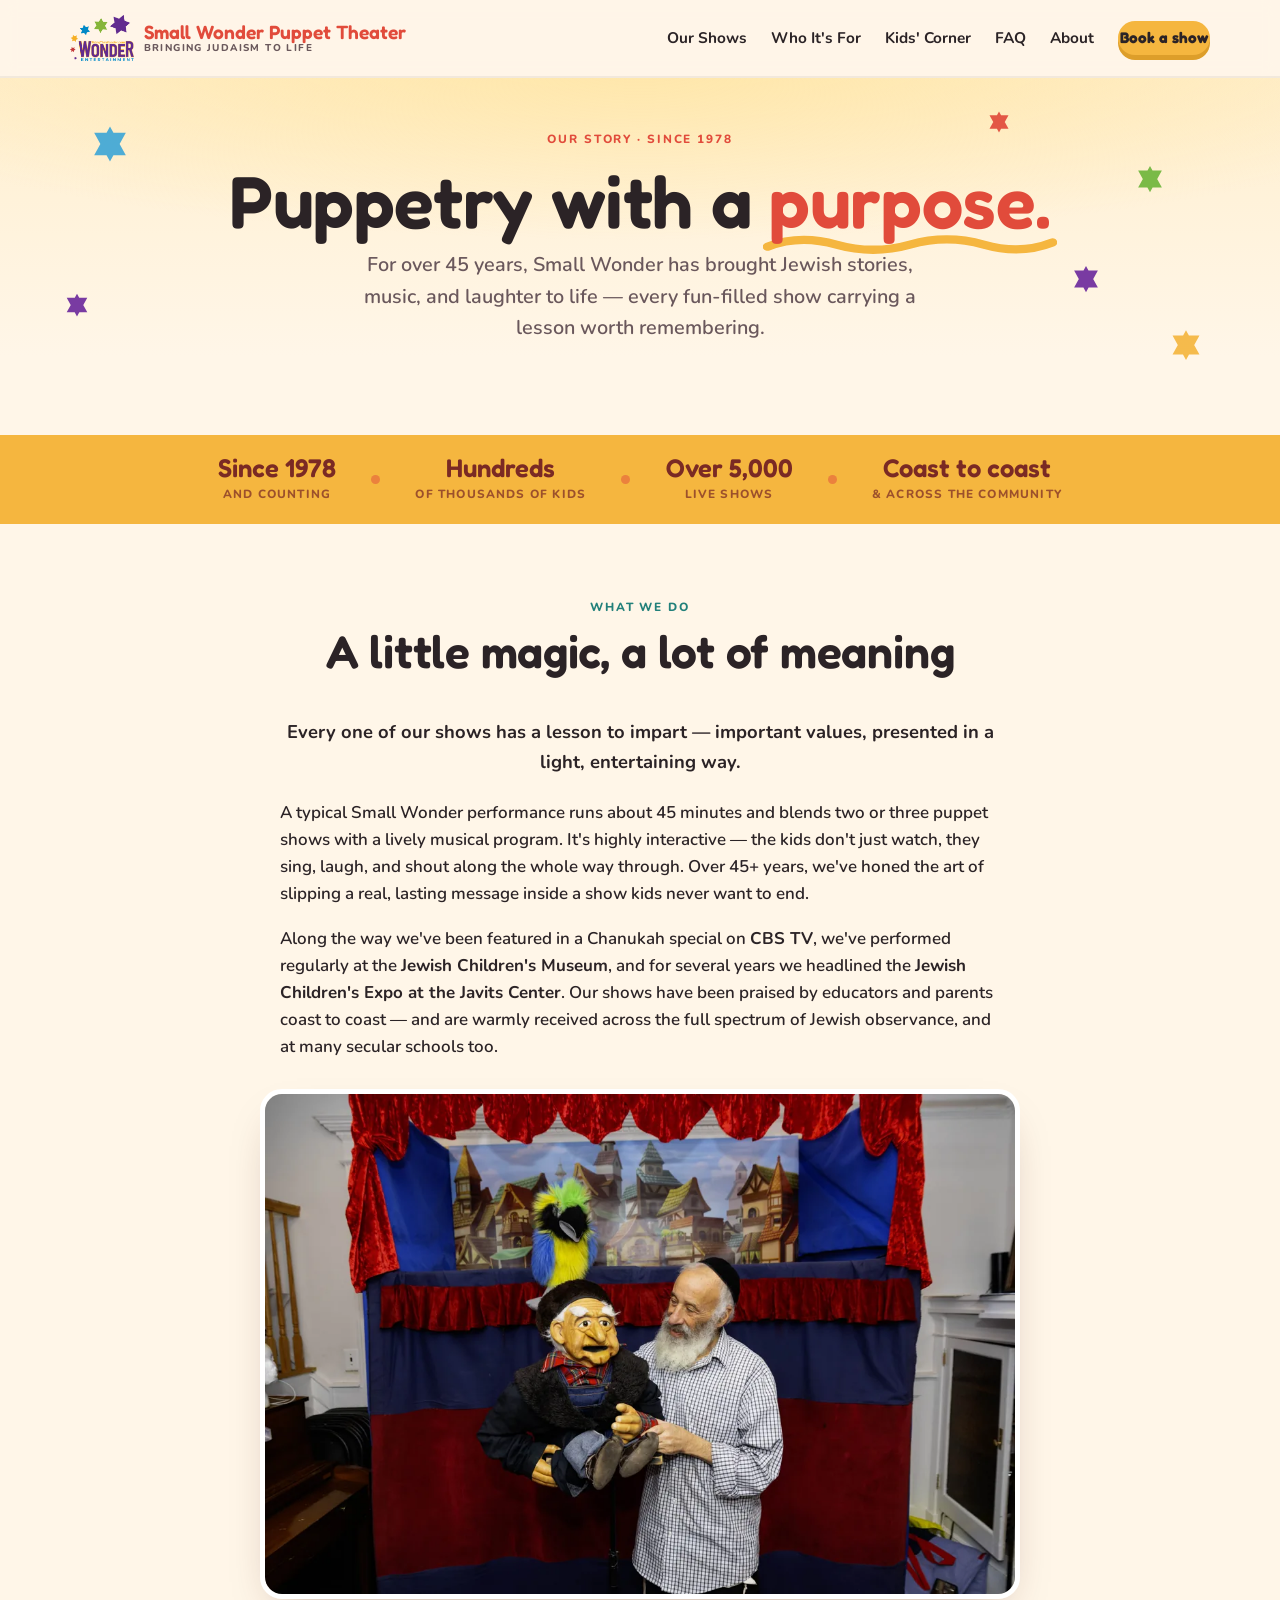
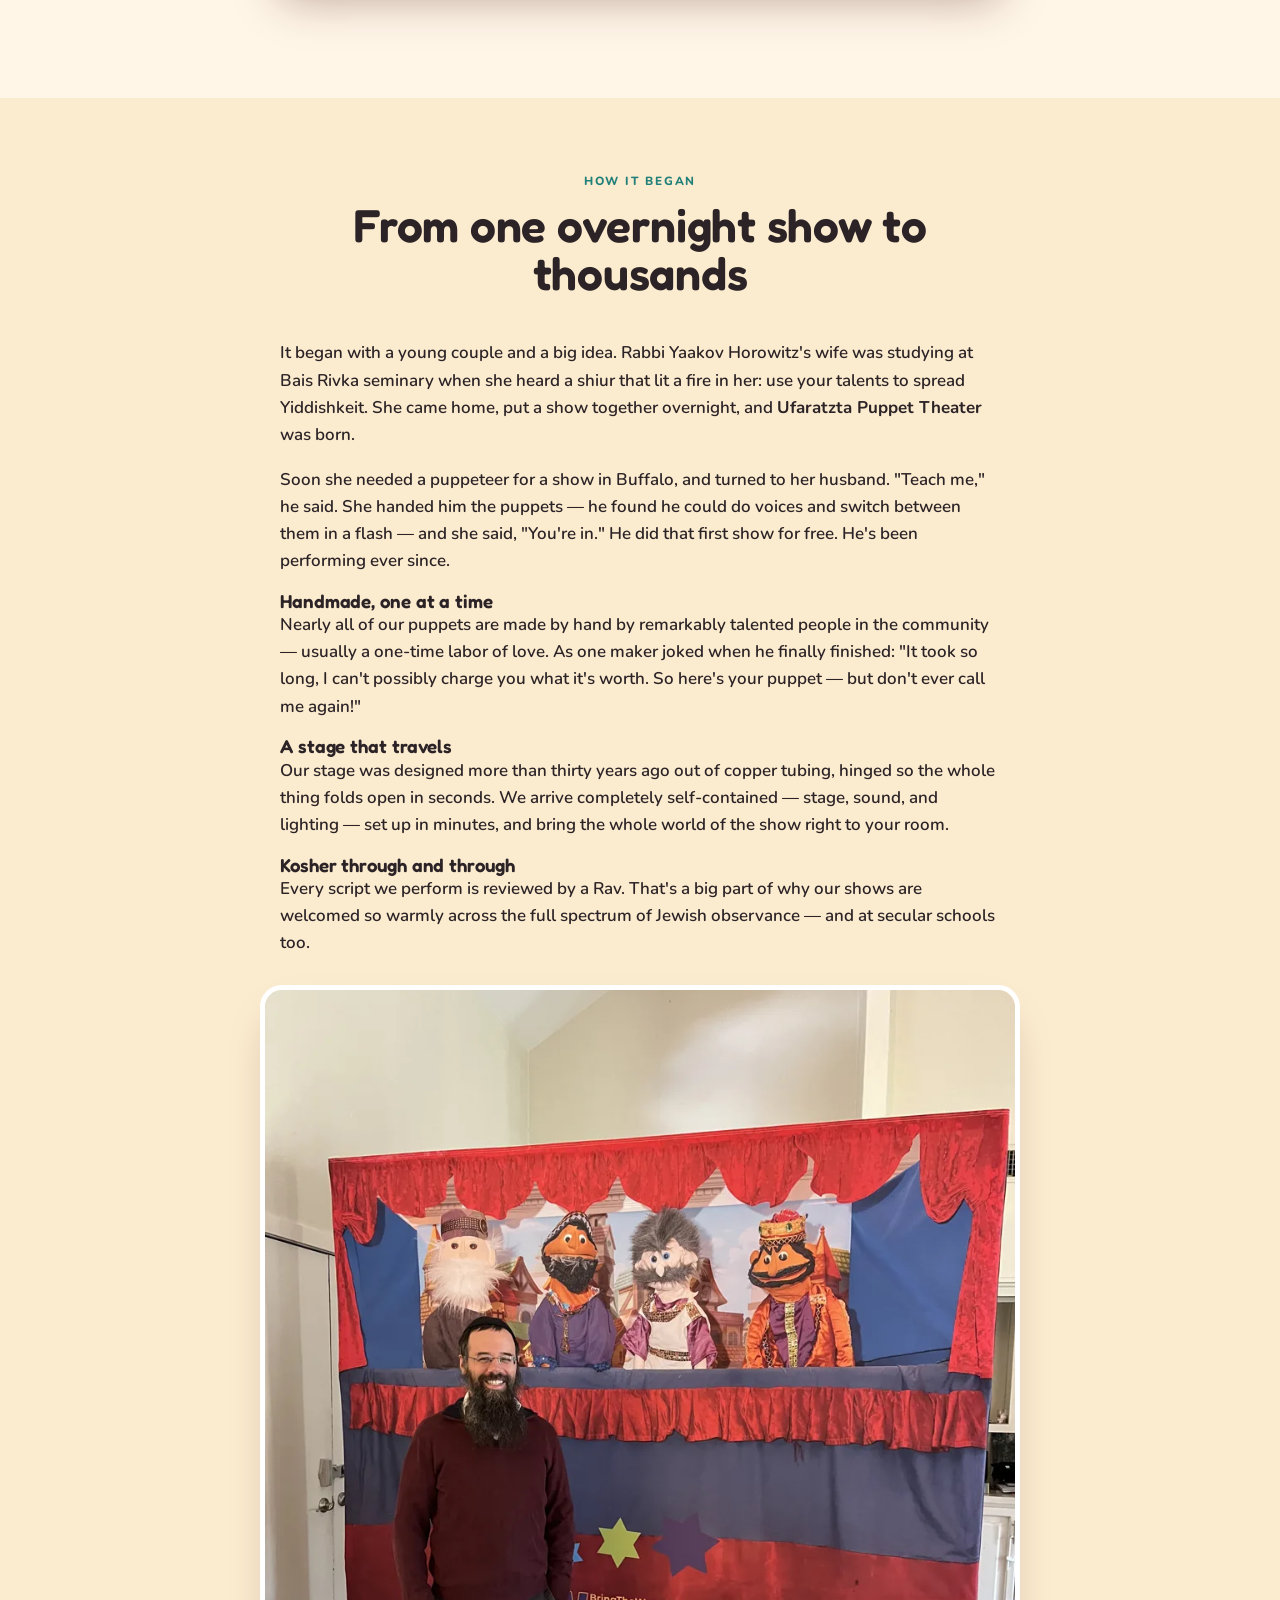
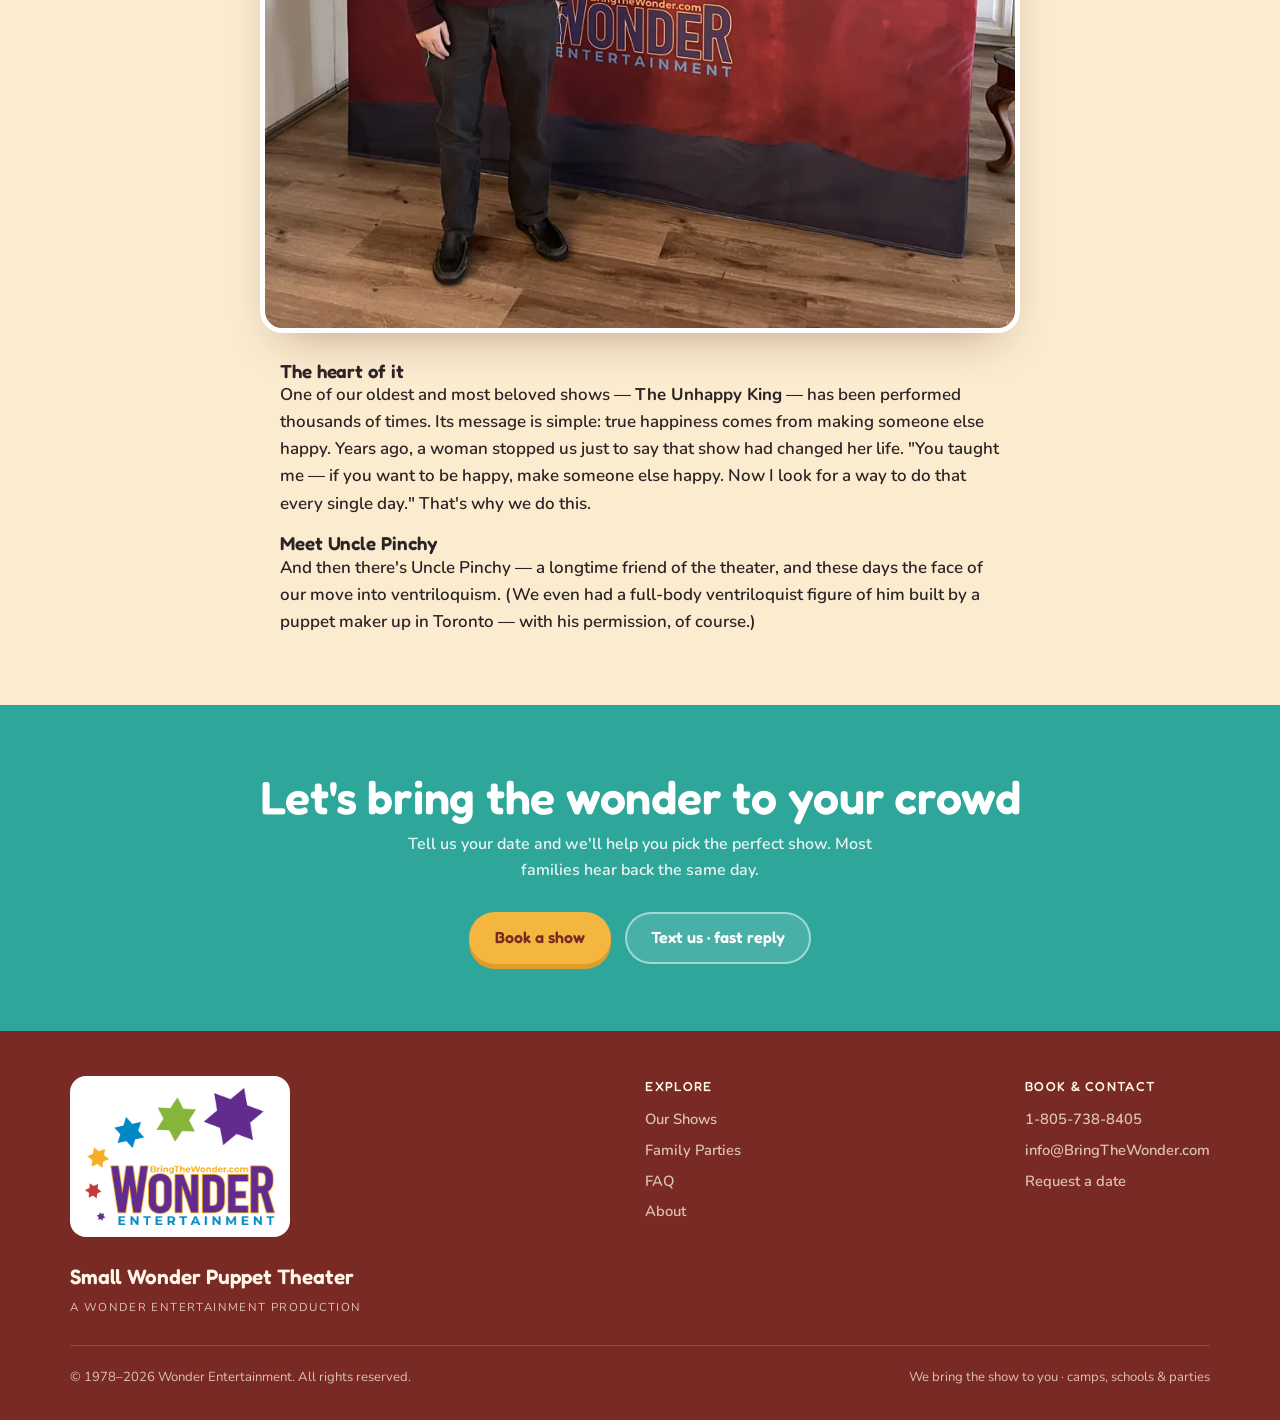
==== about.html @ 9c2b8b58 "Refinement pass: Kids' Corner, stats, testimonials, marquee, to-do list - Stats: homepage trust bar " ====
<!DOCTYPE html>
<html lang="en">
<head>
<meta charset="UTF-8">
<meta name="viewport" content="width=device-width, initial-scale=1.0">
<title>About — Small Wonder Puppet Theater</title>
<meta name="description" content="For 45+ years, Small Wonder Puppet Theater has brought Jewish stories, music, and laughter to life for hundreds of thousands of children. Meet the theater behind the magic.">
<link rel="preconnect" href="https://fonts.googleapis.com">
<link rel="preconnect" href="https://fonts.gstatic.com" crossorigin>
<link href="https://fonts.googleapis.com/css2?family=Fredoka:wght@400;500;600;700&family=Nunito:ital,wght@0,400;0,600;0,700;0,800;1,700&display=swap" rel="stylesheet">
<link rel="stylesheet" href="assets/css/site.css">
</head>
<body>

<!-- NAV -->
<header class="nav">
  <div class="wrap nav-inner">
    <a class="brand" href="index.html">
      <img class="brand-logo" src="assets/images/logo.png" alt="Wonder Entertainment logo">
      <span class="txt">
        <span class="name">Small Wonder Puppet Theater</span>
        <span class="sub">Bringing Judaism to life</span>
      </span>
    </a>
    <nav class="nav-links" id="menu">
      <a href="shows.html">Our Shows</a>
      <a href="index.html#audiences">Who It's For</a>
      <a href="kids.html">Kids' Corner</a>
      <a href="faq.html">FAQ</a>
      <a href="about.html">About</a>
      <a href="book.html" class="btn btn-book">Book a show</a>
    </nav>
    <button class="hamburger" id="ham" aria-label="Menu"><span></span><span></span><span></span></button>
  </div>
</header>

<!-- HERO -->
<section class="hero" id="top">
  <div class="confetti" aria-hidden="true">
    <i class="c1"></i><i class="c2"></i><i class="c3"></i><i class="c4"></i>
    <i class="star s1"></i><i class="star s2"></i>
  </div>
  <div class="wrap">
    <div class="hero-head">
      <span class="eyebrow">Our story &middot; since 1978</span>
      <h1>Puppetry with a <em class="squiggle">purpose.</em></h1>
      <p class="lede">For over 45 years, Small Wonder has brought Jewish stories, music, and laughter to life — every fun-filled show carrying a lesson worth remembering.</p>
    </div>
  </div>
</section>

<!-- TRUST BAR -->
<section class="trust">
  <div class="wrap trust-inner">
    <div class="item"><span class="n">Since 1978</span><span class="l">and counting</span></div>
    <span class="dot"></span>
    <div class="item"><span class="n">Hundreds</span><span class="l">of thousands of kids</span></div>
    <span class="dot"></span>
    <div class="item"><span class="n">Over 5,000</span><span class="l">live shows</span></div>
    <span class="dot"></span>
    <div class="item"><span class="n">Coast to coast</span><span class="l">&amp; across the community</span></div>
  </div>
</section>

<!-- WHAT WE DO -->
<section class="section">
  <div class="wrap">
    <div class="section-head">
      <span class="eyebrow">What we do</span>
      <h2>A little magic, a lot of meaning</h2>
    </div>
    <p class="about-lead">Every one of our shows has a lesson to impart — important values, presented in a light, entertaining way.</p>
    <div class="prose">
      <p>A typical Small Wonder performance runs about 45 minutes and blends two or three puppet shows with a lively musical program. It's highly interactive — the kids don't just watch, they sing, laugh, and shout along the whole way through. Over 45+ years, we've honed the art of slipping a real, lasting message inside a show kids never want to end.</p>
      <p>Along the way we've been featured in a Chanukah special on <strong>CBS TV</strong>, we've performed regularly at the <strong>Jewish Children's Museum</strong>, and for several years we headlined the <strong>Jewish Children's Expo at the Javits Center</strong>. Our shows have been praised by educators and parents coast to coast — and are warmly received across the full spectrum of Jewish observance, and at many secular schools too.</p>
    </div>
    <figure class="figure">
      <picture><source type="image/webp" srcset="assets/images/about-1.webp"><img src="assets/images/about-1.jpg" alt="Rabbi Yaakov Horowitz performing with an old-man puppet, a parrot puppet on the stage behind" loading="lazy"></picture>
    </figure>
  </div>
</section>

<!-- OUR STORY -->
<section class="section how" id="story">
  <div class="wrap">
    <div class="section-head">
      <span class="eyebrow">How it began</span>
      <h2>From one overnight show to thousands</h2>
    </div>
    <div class="prose">
      <p>It began with a young couple and a big idea. Rabbi Yaakov Horowitz's wife was studying at Bais Rivka seminary when she heard a shiur that lit a fire in her: use your talents to spread Yiddishkeit. She came home, put a show together overnight, and <strong>Ufaratzta Puppet Theater</strong> was born.</p>
      <p>Soon she needed a puppeteer for a show in Buffalo, and turned to her husband. "Teach me," he said. She handed him the puppets — he found he could do voices and switch between them in a flash — and she said, "You're in." He did that first show for free. He's been performing ever since.</p>

      <h3>Handmade, one at a time</h3>
      <p>Nearly all of our puppets are made by hand by remarkably talented people in the community — usually a one-time labor of love. As one maker joked when he finally finished: "It took so long, I can't possibly charge you what it's worth. So here's your puppet — but don't ever call me again!"</p>

      <h3>A stage that travels</h3>
      <p>Our stage was designed more than thirty years ago out of copper tubing, hinged so the whole thing folds open in seconds. We arrive completely self-contained — stage, sound, and lighting — set up in minutes, and bring the whole world of the show right to your room.</p>

      <h3>Kosher through and through</h3>
      <p>Every script we perform is reviewed by a Rav. That's a big part of why our shows are welcomed so warmly across the full spectrum of Jewish observance — and at secular schools too.</p>
    </div>

    <figure class="figure">
      <picture><source type="image/webp" srcset="assets/images/about-2.webp"><img src="assets/images/about-2.jpg" alt="Rabbi Yaakov Horowitz standing beside the full Small Wonder travelling stage" loading="lazy"></picture>
    </figure>

    <div class="prose">
      <h3>The heart of it</h3>
      <p>One of our oldest and most beloved shows — <strong>The Unhappy King</strong> — has been performed thousands of times. Its message is simple: true happiness comes from making someone else happy. Years ago, a woman stopped us just to say that show had changed her life. "You taught me — if you want to be happy, make someone else happy. Now I look for a way to do that every single day." That's why we do this.</p>

      <h3>Meet Uncle Pinchy</h3>
      <p>And then there's Uncle Pinchy — a longtime friend of the theater, and these days the face of our move into ventriloquism. (We even had a full-body ventriloquist figure of him built by a puppet maker up in Toronto — with his permission, of course.)</p>
    </div>
  </div>
</section>

<!-- CLOSING CTA -->
<section class="closing">
  <div class="wrap">
    <h2>Let's bring the wonder to your crowd</h2>
    <p>Tell us your date and we'll help you pick the perfect show. Most families hear back the same day.</p>
    <div class="hero-cta">
      <a href="book.html" class="btn btn-book">Book a show</a>
      <a href="sms:+18057388405" class="btn btn-ghost">Text us &middot; fast reply</a>
    </div>
  </div>
</section>

<!-- FOOTER -->
<footer>
  <div class="wrap">
    <div class="foot-top">
      <div class="foot-brand">
        <span class="foot-logo"><img src="assets/images/logo.png" alt="Wonder Entertainment logo"></span>
        <div class="name">Small Wonder Puppet Theater</div>
        <div class="prod">A Wonder Entertainment production</div>
      </div>
      <div class="foot-col">
        <h4>Explore</h4>
        <a href="shows.html">Our Shows</a>
        <a href="parties.html">Family Parties</a>
        <a href="faq.html">FAQ</a>
        <a href="about.html">About</a>
      </div>
      <div class="foot-col">
        <h4>Book &amp; contact</h4>
        <a href="tel:+18057388405">1-805-738-8405</a>
        <a href="mailto:info@BringTheWonder.com">info@BringTheWonder.com</a>
        <a href="book.html">Request a date</a>
      </div>
    </div>
    <div class="foot-bottom">
      <span>&copy; 1978&ndash;2026 Wonder Entertainment. All rights reserved.</span>
      <span>We bring the show to you &middot; camps, schools &amp; parties</span>
    </div>
  </div>
</footer>

<script src="assets/js/site.js" defer></script>
</body>
</html>
---- assets/css/site.css ----
/* ==========================================================================
   Small Wonder Puppet Theater — shared design system
   Single source of truth for tokens + components (reused on every page).
   ========================================================================== */
:root{
  --paper:#FFF6E8;
  --paper-2:#FBEBCF;
  --ink:#2B2326;
  --ink-soft:#6A585C;
  --red:#E14B3B;
  --red-deep:#C23A2C;
  --brick:#7A2A24;
  --sun:#F5B63F;
  --sun-deep:#DD9E2A;
  --teal:#2FA69A;
  --teal-deep:#22807A;
  --sky:#3FA7D6;
  --grape:#8367C7;
  /* Wonder Entertainment logo palette */
  --purple:#6E2C9D;
  --purple-deep:#54227A;
  --green:#6FB63C;
  --line:rgba(43,35,38,.12);
  --shadow:0 20px 44px -22px rgba(74,26,20,.4);
  /* six-pointed star (Magen David) — logo motif, used as a mask */
  --star:url("data:image/svg+xml,%3Csvg xmlns='http://www.w3.org/2000/svg' viewBox='0 0 24 24'%3E%3Cpath d='M12 1.5 21.5 18.75 2.5 18.75Z M12 22.5 2.5 5.25 21.5 5.25Z' fill='%23000'/%3E%3C/svg%3E");
}
*{box-sizing:border-box;margin:0;padding:0}
html{scroll-behavior:smooth}
body{
  font-family:"Nunito",system-ui,sans-serif;
  background:var(--paper);
  color:var(--ink);
  line-height:1.6;
  -webkit-font-smoothing:antialiased;
  overflow-x:hidden;
}
h1,h2,h3,.display{font-family:"Fredoka","Nunito",sans-serif;line-height:1.04;letter-spacing:-.005em;font-weight:600}
a{color:inherit;text-decoration:none}
.wrap{width:min(1140px,92vw);margin-inline:auto}
.eyebrow{
  font-family:"Nunito",sans-serif;font-weight:800;font-size:.74rem;
  letter-spacing:.16em;text-transform:uppercase;
}
/* squiggle underline for a hand-drawn, non-generic accent */
.squiggle{position:relative;white-space:nowrap}
.squiggle::after{
  content:"";position:absolute;left:-2%;right:-2%;bottom:-.14em;height:.34em;
  background:url("data:image/svg+xml;utf8,<svg xmlns='http://www.w3.org/2000/svg' viewBox='0 0 120 12' preserveAspectRatio='none'><path d='M2 8 Q 15 2 30 7 T 60 7 T 90 7 T 118 6' fill='none' stroke='%23F5B63F' stroke-width='4' stroke-linecap='round'/></svg>") no-repeat center/100% 100%;
  z-index:-1;
}

/* ---------- NAV ---------- */
.nav{
  position:sticky;top:0;z-index:50;
  background:rgba(255,246,232,.9);backdrop-filter:blur(8px);
  border-bottom:2px solid rgba(43,35,38,.06);
}
.nav-inner{display:flex;align-items:center;gap:1.5rem;height:76px}
.brand{display:flex;align-items:center;gap:.6rem;margin-right:auto}
.brand .blob{width:38px;height:38px;flex:0 0 auto;background:var(--purple);
  -webkit-mask:var(--star) center/contain no-repeat;mask:var(--star) center/contain no-repeat;
  transform:rotate(-8deg)}
.brand .blob::after{content:none}
.brand .txt{display:flex;flex-direction:column;line-height:1.02}
.brand .name{font-family:"Fredoka",sans-serif;font-weight:600;font-size:1.2rem;color:var(--red)}
.brand .sub{font-size:.62rem;font-weight:800;letter-spacing:.14em;text-transform:uppercase;color:var(--ink-soft)}
.brand-logo{height:46px;width:auto;flex:0 0 auto}
.nav-links{display:flex;gap:1.5rem;align-items:center}
.nav-links a{font-weight:700;font-size:.96rem;color:var(--ink);position:relative;padding:.2rem 0}
.nav-links a:hover{color:var(--red)}
.nav-links a.btn:hover{color:var(--brick)}
.nav-links a:not(.btn)::after{content:"";position:absolute;left:0;bottom:-3px;height:3px;width:0;background:var(--sun);border-radius:3px;transition:width .22s ease}
.nav-links a:not(.btn):hover::after{width:100%}
.btn{
  display:inline-block;font-family:"Fredoka",sans-serif;font-weight:600;
  border-radius:999px;padding:.7rem 1.5rem;font-size:1rem;cursor:pointer;
  border:2px solid transparent;transition:transform .15s ease,box-shadow .2s ease,background .2s ease;
}
.btn-book{background:var(--sun);color:var(--brick);box-shadow:0 5px 0 var(--sun-deep)}
.btn-book:hover{transform:translateY(-2px);box-shadow:0 7px 0 var(--sun-deep)}
.btn-book:active{transform:translateY(3px);box-shadow:0 2px 0 var(--sun-deep)}
.btn-red{background:var(--red);color:#fff;box-shadow:0 5px 0 var(--red-deep)}
.btn-red:hover{transform:translateY(-2px);box-shadow:0 7px 0 var(--red-deep)}
.btn-red:active{transform:translateY(3px);box-shadow:0 2px 0 var(--red-deep)}
.btn-ghost{background:#fff;color:var(--ink);border-color:var(--line)}
.btn-ghost:hover{border-color:var(--sun);color:var(--red);transform:translateY(-2px)}
.hamburger{display:none;background:none;border:0;cursor:pointer;flex-direction:column;gap:5px;padding:6px}
.hamburger span{width:24px;height:3px;background:var(--ink);display:block;border-radius:3px}

/* ---------- HERO ---------- */
.hero{
  position:relative;overflow:hidden;
  background:
    radial-gradient(120% 92% at 50% -8%, #FFE6A6 0%, rgba(255,230,166,0) 58%),
    linear-gradient(180deg,#FFEFCF 0%,var(--paper) 78%);
  padding:3rem 0 4rem;
}
.hero .eyebrow{color:var(--red)}
.hero-head{text-align:center;max-width:840px;margin-inline:auto;position:relative;z-index:2}
.hero h1{font-size:clamp(2.6rem,6.4vw,4.6rem);font-weight:600;margin:.7rem 0 .6rem}
.hero h1 em{font-style:normal;color:var(--red)}
.hero p.lede{font-size:clamp(1.05rem,1.6vw,1.24rem);color:var(--ink-soft);max-width:600px;margin:0 auto 1.7rem;font-weight:600}
.hero-cta{display:flex;gap:.9rem;justify-content:center;flex-wrap:wrap;margin-top:2rem;position:relative;z-index:2}

/* floating playful shapes */
.confetti{position:absolute;inset:0;z-index:1;pointer-events:none}
.confetti i{position:absolute;display:block;opacity:.92;animation:float 6s ease-in-out infinite;
  -webkit-mask:var(--star) center/contain no-repeat;mask:var(--star) center/contain no-repeat}
.confetti .c1{top:13%;left:7%;width:40px;height:40px;background:var(--sky);animation-duration:7s}
.confetti .c2{top:24%;right:9%;width:30px;height:30px;background:var(--green);animation-duration:5.5s;animation-delay:.4s}
.confetti .c3{top:60%;left:5%;width:26px;height:26px;background:var(--purple);animation-duration:6.5s;animation-delay:.8s}
.confetti .c4{top:70%;right:6%;width:34px;height:34px;background:var(--sun);animation-duration:6s;animation-delay:.2s}
.confetti .s1{top:9%;right:21%;width:24px;height:24px;background:var(--red);animation-duration:5s}
.confetti .s2{top:52%;right:14%;width:30px;height:30px;background:var(--purple);animation-duration:6.8s;animation-delay:.6s}
@keyframes float{0%,100%{transform:translateY(0) rotate(0)}50%{transform:translateY(-14px) rotate(18deg)}}

/* video / media card (replaces the proscenium stage) */
.videocard{
  position:relative;z-index:2;width:min(780px,100%);margin:2.4rem auto 0;
  aspect-ratio:16/9;border-radius:26px;overflow:hidden;
  background:
    repeating-linear-gradient(125deg,rgba(255,255,255,.05) 0 3px,transparent 3px 8px),
    linear-gradient(160deg,#2FA69A,#22807A);
  border:6px solid #fff;box-shadow:var(--shadow);
  display:flex;flex-direction:column;align-items:center;justify-content:center;gap:.9rem;
  transform:rotate(-.6deg);
}
.videocard.alt{background:repeating-linear-gradient(125deg,rgba(255,255,255,.05) 0 3px,transparent 3px 8px),linear-gradient(160deg,var(--red),var(--brick))}
.videocard .play{
  width:82px;height:82px;border-radius:50%;
  background:var(--sun);display:grid;place-items:center;
  box-shadow:0 0 0 12px rgba(255,255,255,.22);cursor:pointer;transition:transform .18s ease;
}
.videocard .play:hover{transform:scale(1.07)}
.videocard .play::after{content:"";border-left:24px solid var(--brick);border-top:14px solid transparent;border-bottom:14px solid transparent;margin-left:6px}
.videocard .ph{font-size:.76rem;letter-spacing:.16em;text-transform:uppercase;font-weight:800;color:rgba(255,255,255,.85)}
/* little sticker on the card */
.sticker{
  position:absolute;z-index:3;top:-16px;right:6%;
  background:var(--red);color:#fff;font-family:"Fredoka",sans-serif;font-weight:600;
  font-size:.92rem;padding:.5rem 1rem;border-radius:999px;transform:rotate(6deg);
  box-shadow:0 8px 18px -8px rgba(122,42,36,.6);border:3px solid #fff;
}
/* click-to-play video facade (real embed loads only on click) */
.videocard[data-yt]{cursor:pointer}
.videocard .poster{position:absolute;inset:0;width:100%;height:100%;object-fit:cover;z-index:0}
.videocard[data-yt]::after{content:"";position:absolute;inset:0;z-index:1;pointer-events:none;
  background:linear-gradient(180deg,rgba(20,8,10,.2),rgba(20,8,10,.5))}
.videocard .play,.videocard .ph{position:relative;z-index:2}
.videocard:focus-visible{outline:3px solid var(--sky);outline-offset:3px}
.videocard.playing::after{display:none}
.videocard.playing iframe{position:absolute;inset:0;width:100%;height:100%;border:0;z-index:5}
.videocard.playing .poster,.videocard.playing .play,.videocard.playing .ph,.videocard.playing .sticker{display:none}

/* ---------- TRUST BAR ---------- */
.trust{background:var(--sun);color:var(--brick)}
.trust-inner{display:flex;flex-wrap:wrap;align-items:center;justify-content:center;
  gap:.6rem 2.2rem;padding:1.25rem 0;text-align:center}
.trust .item{display:flex;flex-direction:column}
.trust .n{font-family:"Fredoka",serif;font-weight:600;font-size:1.6rem;color:var(--brick);line-height:1}
.trust .l{font-size:.74rem;letter-spacing:.1em;text-transform:uppercase;font-weight:800;opacity:.72;margin-top:.25rem}
.trust .dot{width:9px;height:9px;border-radius:50%;background:var(--red);opacity:.5}
.fillnum{background:rgba(225,75,59,.14);border:1px dashed var(--red-deep);border-radius:6px;padding:0 .35rem}

/* ---------- SECTION SHARED ---------- */
.section{padding:4.4rem 0}
.section-head{text-align:center;max-width:660px;margin:0 auto 2.6rem}
.section-head .eyebrow{color:var(--teal-deep)}
.section-head h2{font-size:clamp(2rem,3.6vw,2.9rem);font-weight:600;margin-top:.5rem}
.section-head p{color:var(--ink-soft);margin-top:.7rem;font-size:1.08rem;font-weight:600}

/* ---------- AUDIENCE TILES ---------- */
.tiles{display:grid;grid-template-columns:repeat(3,1fr);gap:1.2rem}
.tile{
  position:relative;background:#fff;border:2px solid var(--line);border-radius:22px;
  padding:1.7rem 1.3rem 1.6rem;transition:transform .18s ease,box-shadow .2s ease;overflow:hidden;
}
.tile:hover{transform:translateY(-6px) rotate(-.8deg);box-shadow:var(--shadow)}
.tile .bar{position:absolute;top:0;left:0;right:0;height:7px;z-index:2}
.tile-img{margin:-1.7rem -1.3rem 1.1rem;aspect-ratio:4/3;overflow:hidden}
.tile-img img{width:100%;height:100%;object-fit:cover;display:block;transition:transform .35s ease}
.tile:hover .tile-img img{transform:scale(1.05)}
.tile .ico-wrap{width:56px;height:56px;border-radius:16px;display:grid;place-items:center;margin-bottom:1rem}
.tile .ico{width:32px;height:32px}
.tile h3{font-size:1.32rem;font-weight:600}
.tile p{font-size:.94rem;color:var(--ink-soft);margin:.4rem 0 .8rem;font-weight:600}
.tile .kinds{font-size:.78rem;font-weight:700;color:var(--ink-soft);opacity:.82;line-height:1.45;margin:0 0 1rem}
.tile .more{font-family:"Fredoka",sans-serif;font-weight:600;font-size:.9rem;letter-spacing:.01em}
.tile .more::after{content:" →";transition:margin .15s ease;display:inline-block}
.tile:hover .more::after{margin-left:5px}
.tile.camps .bar{background:var(--teal)}.tile.camps .more{color:var(--teal-deep)}.tile.camps .ico-wrap{background:rgba(47,166,154,.14)}
.tile.schools .bar{background:var(--sky)}.tile.schools .more{color:var(--sky)}.tile.schools .ico-wrap{background:rgba(63,167,214,.14)}
.tile.parties .bar{background:var(--red)}.tile.parties .more{color:var(--red)}.tile.parties .ico-wrap{background:rgba(225,75,59,.14)}
.tile.chanukah .bar{background:var(--sun)}.tile.chanukah .more{color:var(--sun-deep)}.tile.chanukah .ico-wrap{background:rgba(245,182,63,.18)}
.ribbon{position:absolute;top:15px;right:-32px;transform:rotate(45deg);background:var(--red);
  color:#fff;font-size:.6rem;font-weight:800;letter-spacing:.08em;padding:4px 36px;text-transform:uppercase;z-index:2}

/* ---------- MEET THE CAST (masonry gallery) ---------- */
.cast{columns:3;column-gap:1.1rem}
.cast-card{break-inside:avoid;margin:0 0 1.1rem;border-radius:20px;overflow:hidden;
  border:4px solid #fff;box-shadow:var(--shadow);background:var(--paper-2);
  transition:transform .2s ease}
.cast-card img{width:100%;height:auto;display:block;transition:transform .35s ease}
.cast-card:hover{transform:rotate(-.7deg)}
.cast-card:hover img{transform:scale(1.04)}
@media(max-width:820px){.cast{columns:2}}
@media(max-width:420px){.cast{columns:1}}

/* ---------- HOW IT WORKS ---------- */
.how{background:var(--paper-2)}
.steps{display:grid;grid-template-columns:repeat(3,1fr);gap:1.8rem;margin-bottom:1.8rem}
.step{text-align:center;padding:0 .5rem}
.step .num{width:64px;height:64px;margin:0 auto .7rem;border-radius:50%;display:grid;place-items:center;
  font-family:"Fredoka",sans-serif;font-weight:600;font-size:1.9rem;color:#fff;line-height:1}
.step:nth-child(1) .num{background:var(--teal)}
.step:nth-child(2) .num{background:var(--sky)}
.step:nth-child(3) .num{background:var(--red)}
.step h3{font-size:1.22rem;font-weight:600;margin:.2rem 0 .3rem}
.step p{color:var(--ink-soft);font-size:.96rem;font-weight:600}
.reassure{text-align:center;color:var(--ink-soft);font-size:.98rem;max-width:640px;margin:0 auto;font-weight:600}
.reassure b{color:var(--ink)}

/* ---------- SHOWS ---------- */
.shows{display:grid;grid-template-columns:1fr 1fr;gap:1.4rem}
.show{display:flex;flex-direction:column;gap:0;padding:0;overflow:hidden;background:#fff;border:2px solid var(--line);
  border-radius:22px;transition:transform .18s ease,box-shadow .2s ease}
.show:hover{transform:translateY(-4px);box-shadow:var(--shadow)}
.show-img{aspect-ratio:16/9;overflow:hidden}
.show-img img{width:100%;height:100%;object-fit:cover;display:block;transition:transform .35s ease}
.show:hover .show-img img{transform:scale(1.04)}
.show-body{display:flex;gap:1.1rem;align-items:flex-start;padding:1.5rem}
.show .tag{flex:0 0 auto;width:58px;height:58px;border-radius:16px;background:var(--teal);
  display:grid;place-items:center;color:#fff}
.show:nth-child(2) .tag{background:var(--grape)}
.show h3{font-size:1.34rem;font-weight:600}
.show .len{font-family:"Fredoka",sans-serif;font-size:.82rem;font-weight:600;letter-spacing:.06em;text-transform:uppercase;color:var(--sun-deep)}
.show p{font-size:.95rem;color:var(--ink-soft);margin-top:.35rem;font-weight:600}

/* ---------- SHOWCASE (popular shows: video + description) ---------- */
.showcase{display:flex;flex-direction:column;gap:2.8rem}
.show-feature{display:grid;grid-template-columns:1fr 1fr;gap:2.2rem;align-items:center}
.show-feature .videocard{margin:0;width:100%;transform:none}
.show-feature:nth-child(even) .show-copy{order:-1}
.show-copy .len{font-family:"Fredoka",sans-serif;font-size:.82rem;font-weight:600;letter-spacing:.06em;text-transform:uppercase;color:var(--sun-deep)}
.show-copy h3{font-size:clamp(1.5rem,2.6vw,2rem);font-weight:600;margin:.25rem 0 .4rem}
.show-copy p{color:var(--ink-soft);font-weight:600}
.clip-badge{display:inline-block;margin-top:1rem;font-family:"Fredoka",sans-serif;font-weight:500;
  font-size:.8rem;background:var(--paper-2);border:1px dashed var(--sun-deep);color:var(--sun-deep);
  padding:.35rem .85rem;border-radius:999px}
@media(max-width:820px){
  .show-feature{grid-template-columns:1fr;gap:1.2rem}
  .show-feature:nth-child(even) .show-copy{order:0}
}

/* ---------- FEATURE GRID (why book us) ---------- */
.features{display:grid;grid-template-columns:repeat(3,1fr);gap:1.2rem}
.feature{background:#fff;border:2px solid var(--line);border-radius:20px;padding:1.5rem;transition:transform .18s ease,box-shadow .2s ease}
.feature:hover{transform:translateY(-4px);box-shadow:var(--shadow)}
.feature .fico{width:50px;height:50px;border-radius:14px;display:grid;place-items:center;margin-bottom:.9rem;background:rgba(47,166,154,.14);color:var(--teal-deep)}
.feature:nth-child(3n+2) .fico{background:rgba(63,167,214,.14);color:var(--sky)}
.feature:nth-child(3n) .fico{background:rgba(225,75,59,.14);color:var(--red)}
.feature h3{font-size:1.16rem;margin-bottom:.3rem}
.feature p{font-size:.94rem;color:var(--ink-soft);font-weight:600}

/* ---------- FAQ-LITE (reassurance) ---------- */
.faqs{max-width:780px;margin:0 auto;display:flex;flex-direction:column;gap:.9rem}
.faq{background:#fff;border:2px solid var(--line);border-radius:16px;padding:1.15rem 1.4rem}
.faq h3{font-size:1.06rem;margin-bottom:.25rem}
.faq p{font-size:.95rem;color:var(--ink-soft);font-weight:600}

/* ---------- ABOUT / PROSE ---------- */
.about-lead{max-width:720px;margin:0 auto 1.4rem;text-align:center;font-size:1.15rem;font-weight:700;color:var(--ink)}
.prose{max-width:720px;margin:0 auto}
.prose p{margin-bottom:1.1rem;font-size:1.06rem;color:var(--ink);font-weight:600}
.prose p:last-child{margin-bottom:0}
.figure{margin:1.8rem auto;border-radius:22px;overflow:hidden;border:5px solid #fff;box-shadow:var(--shadow);max-width:760px}
.figure img{width:100%;height:auto;display:block}
.figure figcaption{background:#fff;padding:.7rem 1rem;font-size:.82rem;color:var(--ink-soft);font-weight:700;text-align:center}

/* ---------- KIDS' CORNER ---------- */
.video-grid{display:grid;grid-template-columns:repeat(3,1fr);gap:1.4rem}
.video-grid .videocard{margin:0;width:100%;transform:none}
.videocard.soon{cursor:default}
.videocard.soon::after{content:"";position:absolute;inset:0;background:rgba(20,8,10,.42);z-index:1}
.videocard.soon .ph{position:relative;z-index:2;font-size:.9rem}
.kids-card figcaption{font-family:"Fredoka",sans-serif;font-weight:600;font-size:1.06rem;margin-top:.7rem;text-align:center;color:var(--ink)}
.safe-note{max-width:640px;margin:1.2rem auto 0;text-align:center;font-weight:700;color:var(--teal-deep);font-size:.95rem}
.safe-note::before{content:"🔒 ";}
@media(max-width:820px){.video-grid{grid-template-columns:1fr 1fr}}
@media(max-width:520px){.video-grid{grid-template-columns:1fr}}

/* ---------- TESTIMONIALS ---------- */
.quote{background:#fff;border:2px solid var(--line);border-radius:22px;padding:1.7rem;position:relative}
.quote::before{content:"\201C";font-family:"Fredoka",serif;font-size:3.6rem;color:var(--sun);
  position:absolute;top:.1rem;left:1rem;line-height:1}
.quote p{font-size:1.02rem;margin:1.5rem 0 1rem;color:var(--ink);font-weight:700}
.quote .who{font-family:"Fredoka",sans-serif;font-weight:600;font-size:.95rem}
.quote .where{font-size:.84rem;color:var(--ink-soft);font-weight:600}
.placeholder-tag{display:inline-block;background:var(--paper-2);border:1px dashed var(--sun-deep);
  color:var(--sun-deep);font-size:.58rem;font-weight:800;letter-spacing:.12em;text-transform:uppercase;
  padding:2px 7px;border-radius:5px;margin-bottom:.5rem}

.tcarousel{position:relative;max-width:760px;margin:0 auto}
.tviewport{overflow:hidden}
.ttrack{display:flex;transition:transform .5s cubic-bezier(.4,0,.2,1)}
.tslide{flex:0 0 100%;padding:0 .4rem;display:flex;justify-content:center}
.tslide .quote{width:100%;max-width:640px;box-shadow:var(--shadow)}
.tarrow{position:absolute;top:42%;transform:translateY(-50%);z-index:2;
  width:44px;height:44px;border-radius:50%;border:0;cursor:pointer;
  background:#fff;color:var(--red);font-size:1.6rem;line-height:1;
  box-shadow:0 6px 16px -6px rgba(74,26,20,.4);transition:transform .15s ease,background .2s ease}
.tarrow:hover{background:var(--sun);color:var(--brick);transform:translateY(-50%) scale(1.06)}
.tarrow.prev{left:-8px}
.tarrow.next{right:-8px}
.tdots{display:flex;gap:.55rem;justify-content:center;margin-top:1.4rem}
.tdots button{width:10px;height:10px;border-radius:50%;border:0;cursor:pointer;padding:0;
  background:rgba(225,75,59,.28);transition:background .2s ease,transform .2s ease}
.tdots button.active{background:var(--red);transform:scale(1.3)}

.places{margin-top:3rem}
.places-label{text-align:center;font-weight:800;font-size:.8rem;letter-spacing:.12em;
  text-transform:uppercase;color:var(--ink-soft);margin-bottom:1.1rem;
  display:flex;gap:.6rem;align-items:center;justify-content:center;flex-wrap:wrap}
.marquee{overflow:hidden;
  -webkit-mask-image:linear-gradient(90deg,transparent,#000 8%,#000 92%,transparent);
  mask-image:linear-gradient(90deg,transparent,#000 8%,#000 92%,transparent)}
.mtrack{display:inline-flex;gap:.9rem;white-space:nowrap;animation:scroll 26s linear infinite;will-change:transform}
.marquee:hover .mtrack{animation-play-state:paused}
.chip{flex:0 0 auto;background:#fff;border:2px solid var(--line);border-radius:999px;
  padding:.6rem 1.3rem;font-family:"Fredoka",sans-serif;font-weight:500;font-size:.92rem;color:var(--teal-deep)}
@keyframes scroll{from{transform:translateX(0)}to{transform:translateX(-50%)}}

/* ---------- BOOKING FORM ---------- */
.book-grid{display:grid;grid-template-columns:1fr 1.05fr;gap:2.4rem;align-items:start}
.book-aside h2{font-size:clamp(1.8rem,3.2vw,2.5rem);margin-bottom:.6rem}
.book-aside .lede{color:var(--ink-soft);font-weight:600;font-size:1.05rem;margin-bottom:1.3rem}
.book-list{list-style:none;display:flex;flex-direction:column;gap:.7rem;margin-bottom:1.4rem}
.book-list li{display:flex;gap:.6rem;align-items:flex-start;font-weight:700;color:var(--ink)}
.book-list li::before{content:"✔";color:var(--teal);font-weight:800;flex:0 0 auto}
.contact-methods{display:flex;gap:.7rem;flex-wrap:wrap}
.contact-methods .btn{font-size:.94rem}

.form-card{background:#fff;border:2px solid var(--line);border-radius:24px;padding:1.8rem;box-shadow:var(--shadow)}
.field{margin-bottom:1rem;display:flex;flex-direction:column;gap:.35rem}
.field label{font-family:"Fredoka",sans-serif;font-weight:500;font-size:.9rem}
.field label .req{color:var(--red)}
.field input,.field select,.field textarea{
  font-family:"Nunito",sans-serif;font-size:1rem;font-weight:600;color:var(--ink);
  padding:.72rem .9rem;border:2px solid var(--line);border-radius:12px;background:var(--paper);width:100%;
  transition:border-color .15s ease,box-shadow .15s ease;
}
.field textarea{resize:vertical;min-height:84px}
.field input:focus,.field select:focus,.field textarea:focus{outline:none;border-color:var(--sun);box-shadow:0 0 0 4px rgba(245,182,63,.22)}
.field-row{display:grid;grid-template-columns:1fr 1fr;gap:1rem}
.form-note{font-size:.82rem;color:var(--ink-soft);margin-top:.3rem;font-weight:600}
.form-submit{width:100%;margin-top:.4rem;font-size:1.05rem}
.form-error{display:none;margin-top:.9rem;padding:.8rem 1rem;border-radius:12px;
  background:rgba(225,75,59,.1);border:1px solid rgba(225,75,59,.4);color:var(--red-deep);font-weight:700;font-size:.92rem}
.book-success{display:none;text-align:center;padding:2.2rem 1.2rem;
  background:#fff;border:2px solid var(--line);border-radius:24px;box-shadow:var(--shadow)}
.book-success.show{display:block}
.book-success .big{font-size:3rem;line-height:1}
.book-success h3{font-size:1.6rem;margin:.6rem 0 .5rem}
.book-success p{color:var(--ink-soft);font-weight:600;max-width:420px;margin:0 auto 1.2rem}

/* ---------- CLOSING CTA ---------- */
.closing{position:relative;overflow:hidden;background:var(--teal);color:#fff;text-align:center;padding:4.2rem 0}
.closing h2{font-size:clamp(2rem,4vw,2.9rem);font-weight:600}
.closing p{color:rgba(255,255,255,.9);margin:.7rem auto 1.8rem;max-width:500px;font-weight:600}
.closing .hero-cta{margin-top:0}
.closing .btn-ghost{background:rgba(255,255,255,.12);color:#fff;border-color:rgba(255,255,255,.5)}
.closing .btn-ghost:hover{background:#fff;color:var(--teal-deep);border-color:#fff}

/* ---------- FOOTER ---------- */
footer{background:var(--brick);color:rgba(255,246,232,.74);padding:2.8rem 0 2rem;font-size:.92rem}
.foot-top{display:flex;flex-wrap:wrap;gap:2rem;justify-content:space-between;padding-bottom:1.8rem;
  border-bottom:1px solid rgba(255,246,232,.16)}
.foot-brand .name{font-family:"Fredoka",sans-serif;font-weight:600;font-size:1.3rem;color:var(--paper)}
.foot-brand .prod{font-size:.72rem;letter-spacing:.12em;text-transform:uppercase;margin-top:.3rem}
.foot-logo{display:inline-block;background:#fff;border-radius:16px;padding:.75rem .95rem;margin-bottom:1rem}
.foot-logo img{display:block;width:190px;height:auto}
.foot-col h4{color:var(--paper);font-family:"Fredoka",sans-serif;font-size:.82rem;letter-spacing:.1em;text-transform:uppercase;margin-bottom:.7rem;font-weight:500}
.foot-col a{display:block;margin-bottom:.45rem;color:rgba(255,246,232,.74);font-weight:600}
.foot-col a:hover{color:var(--sun)}
.foot-bottom{padding-top:1.3rem;font-size:.82rem;display:flex;flex-wrap:wrap;gap:.5rem 1.5rem;justify-content:space-between}

/* ---------- RESPONSIVE ---------- */
@media(max-width:900px){
  .tiles{grid-template-columns:1fr}
  .steps{grid-template-columns:1fr;gap:1.4rem}
  .shows{grid-template-columns:1fr}
  .features{grid-template-columns:1fr}
  .book-grid{grid-template-columns:1fr;gap:1.6rem}
}
@media(max-width:680px){
  .nav-links{position:absolute;top:76px;left:0;right:0;background:var(--paper);
    flex-direction:column;align-items:flex-start;padding:1rem 4vw 1.4rem;gap:1rem;
    border-bottom:2px solid var(--line);display:none}
  .nav-links.open{display:flex}
  .nav-links .btn-book{width:100%;text-align:center}
  .hamburger{display:flex}
  .brand-logo{height:38px}
  .brand .name{font-size:1.05rem}
  .tiles{grid-template-columns:1fr}
  .field-row{grid-template-columns:1fr}
  .confetti{display:none}
}
@media(prefers-reduced-motion:reduce){
  .confetti i{animation:none}
  .mtrack{animation:none}
  .ttrack{transition:none}
  *{scroll-behavior:auto}
}
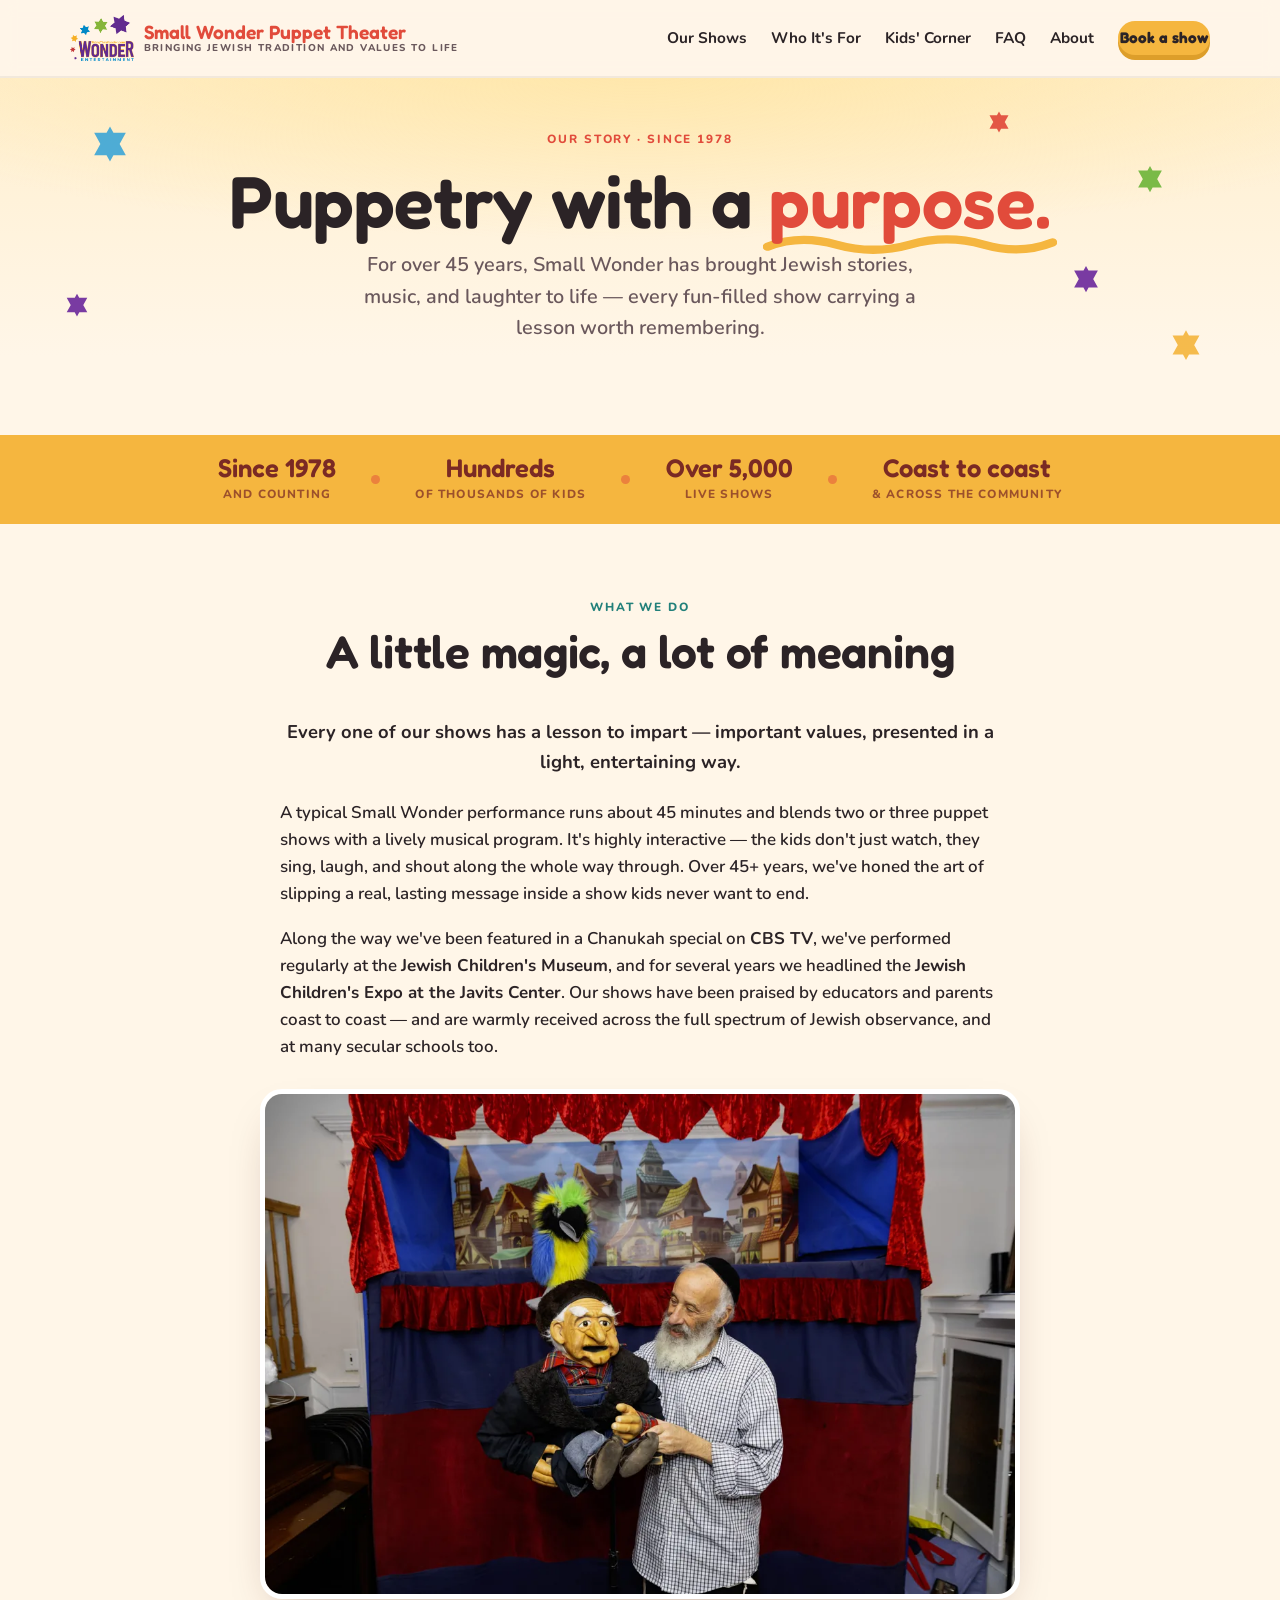
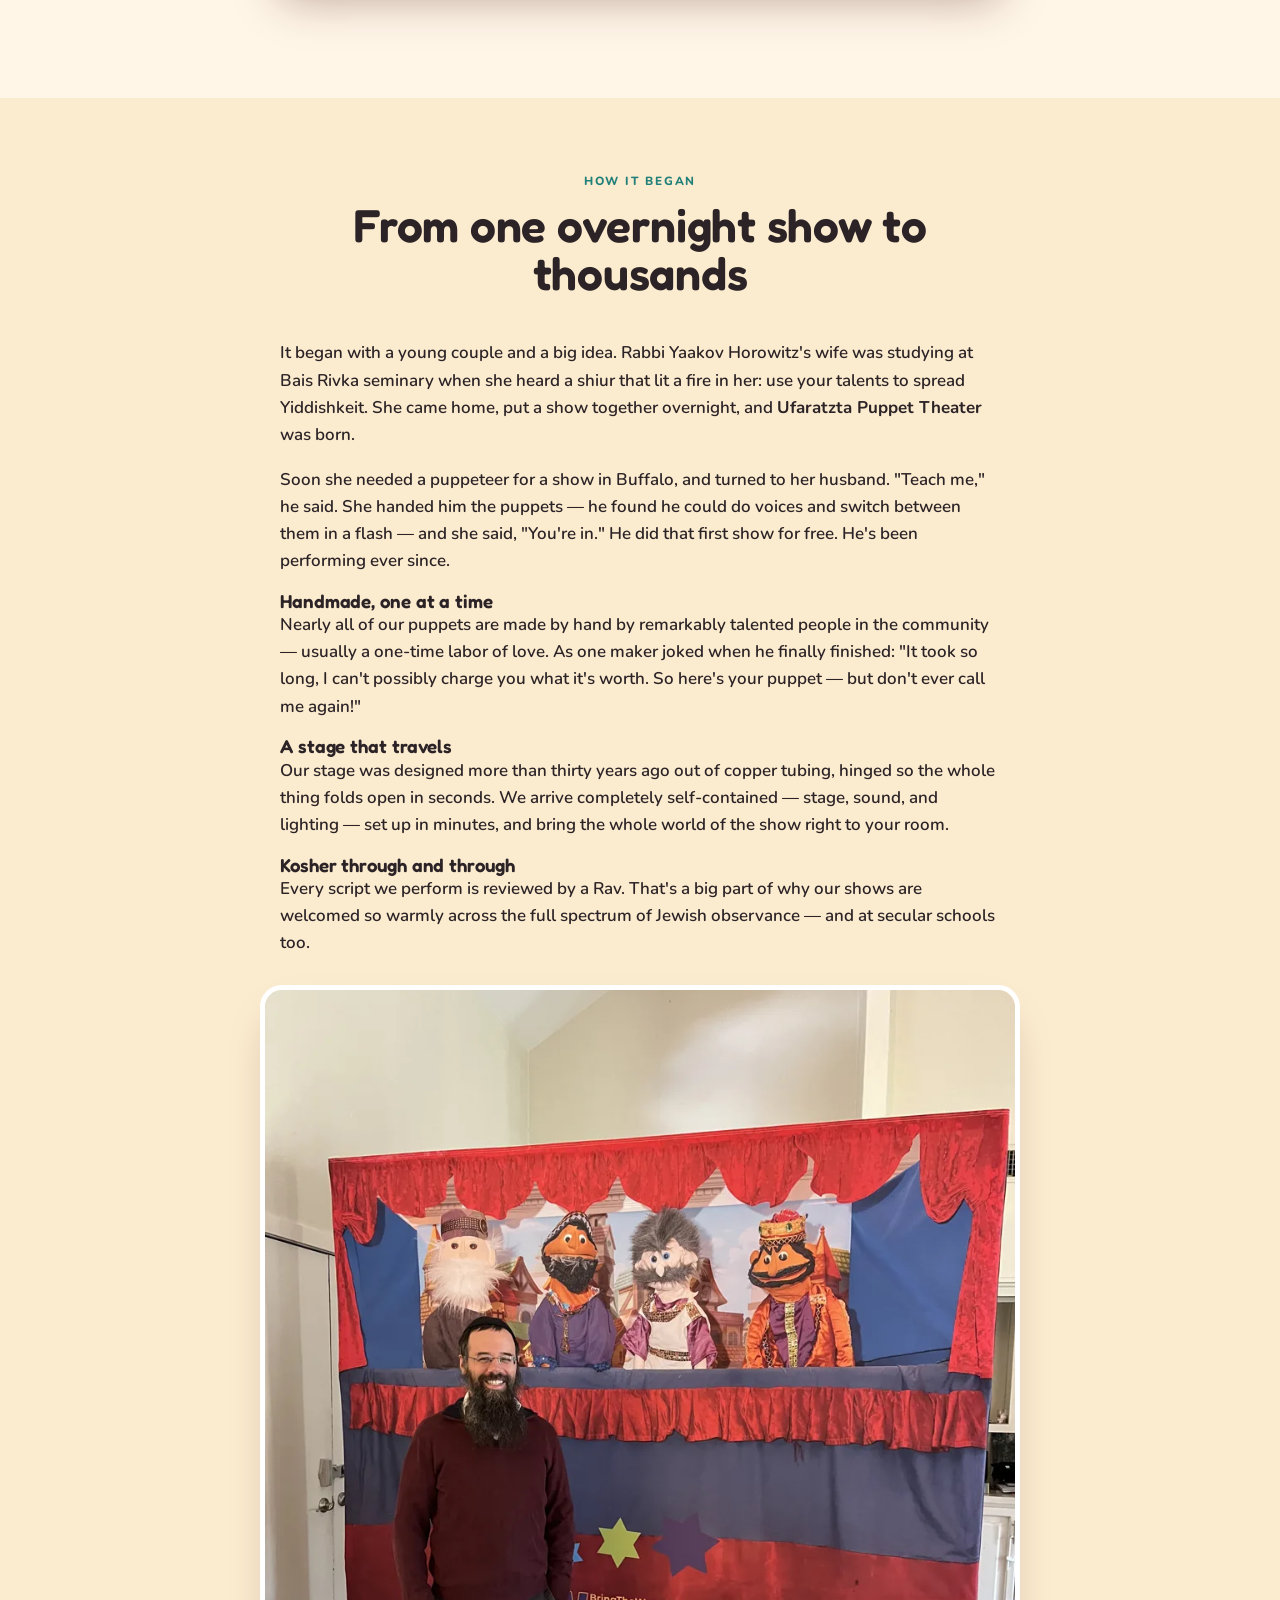
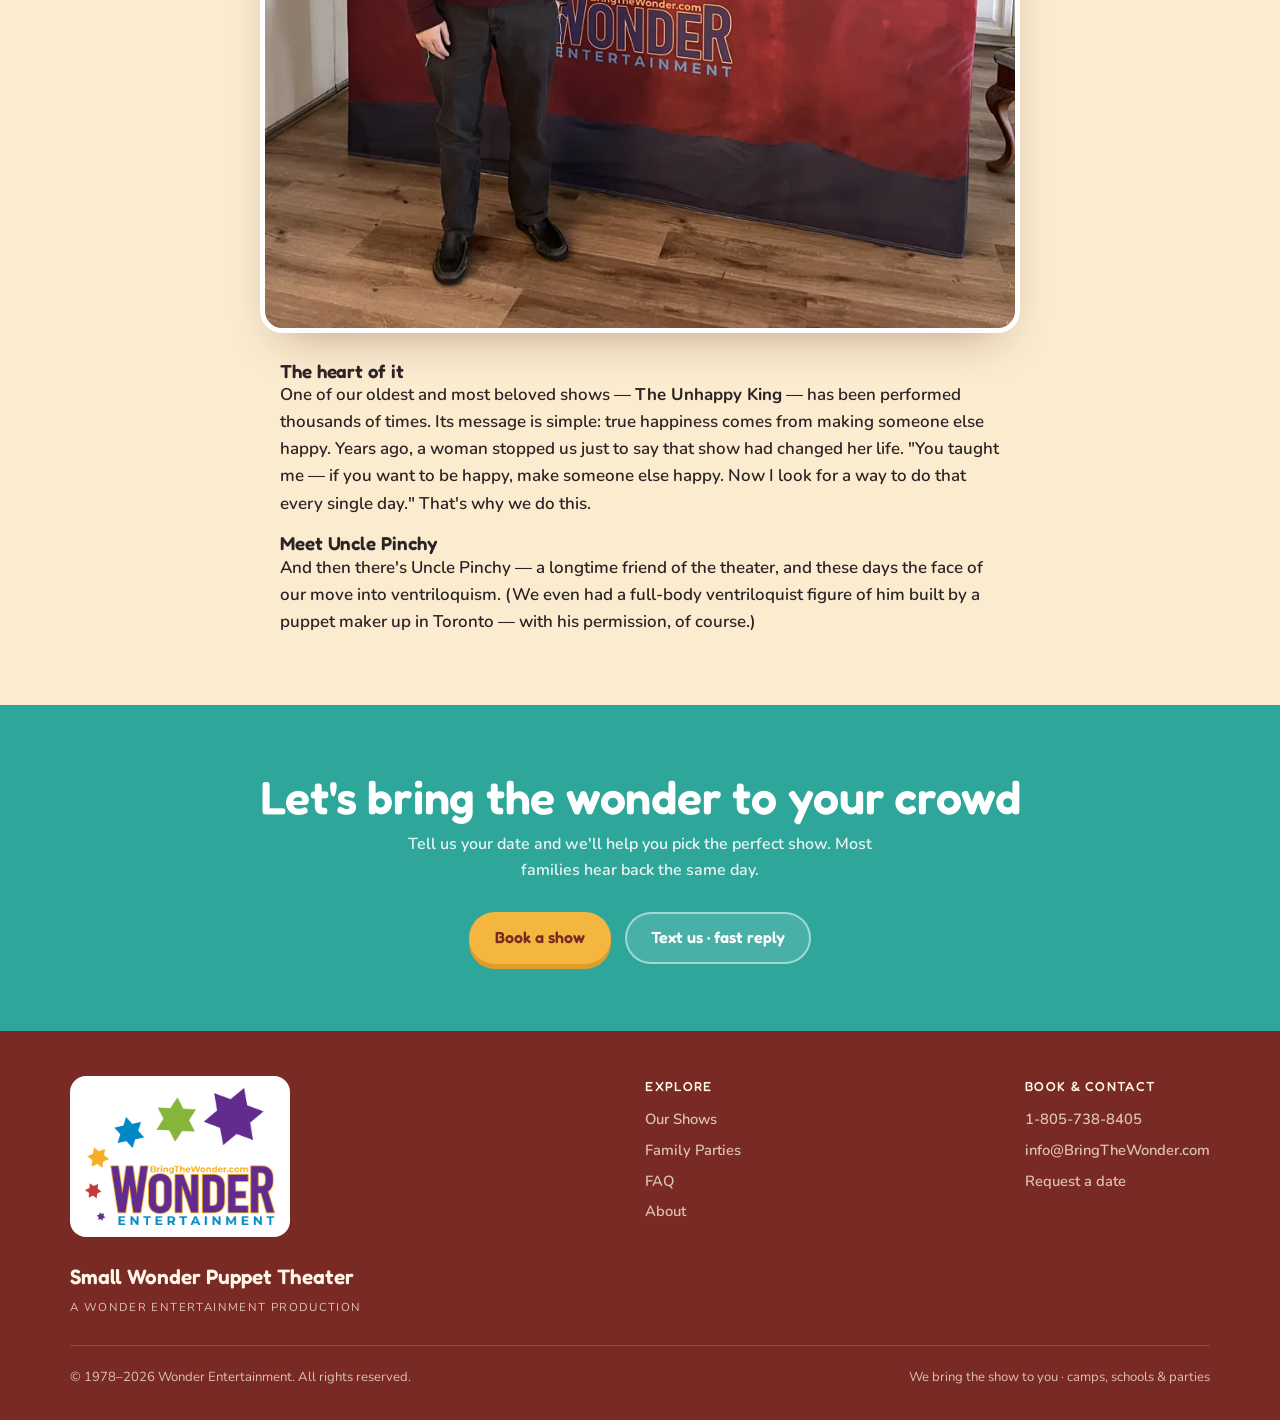
==== commit 1b497c87: "Homepage refinements + site-wide tagline - Tagline (nav, all pages): "Bringing Jewish Tradition and " ====
--- a/about.html
+++ b/about.html
@@ -19,7 +19,7 @@
       <img class="brand-logo" src="assets/images/logo.png" alt="Wonder Entertainment logo">
       <span class="txt">
         <span class="name">Small Wonder Puppet Theater</span>
-        <span class="sub">Bringing Judaism to life</span>
+        <span class="sub">Bringing Jewish Tradition and Values to life</span>
       </span>
     </a>
     <nav class="nav-links" id="menu">
--- a/assets/css/site.css
+++ b/assets/css/site.css
@@ -178,7 +178,7 @@
 }
 .tile:hover{transform:translateY(-6px) rotate(-.8deg);box-shadow:var(--shadow)}
 .tile .bar{position:absolute;top:0;left:0;right:0;height:7px;z-index:2}
-.tile-img{margin:-1.7rem -1.3rem 1.1rem;aspect-ratio:4/3;overflow:hidden}
+.tile-img{margin:.2rem 0 1rem;aspect-ratio:16/10;overflow:hidden;border-radius:14px}
 .tile-img img{width:100%;height:100%;object-fit:cover;display:block;transition:transform .35s ease}
 .tile:hover .tile-img img{transform:scale(1.05)}
 .tile .ico-wrap{width:56px;height:56px;border-radius:16px;display:grid;place-items:center;margin-bottom:1rem}
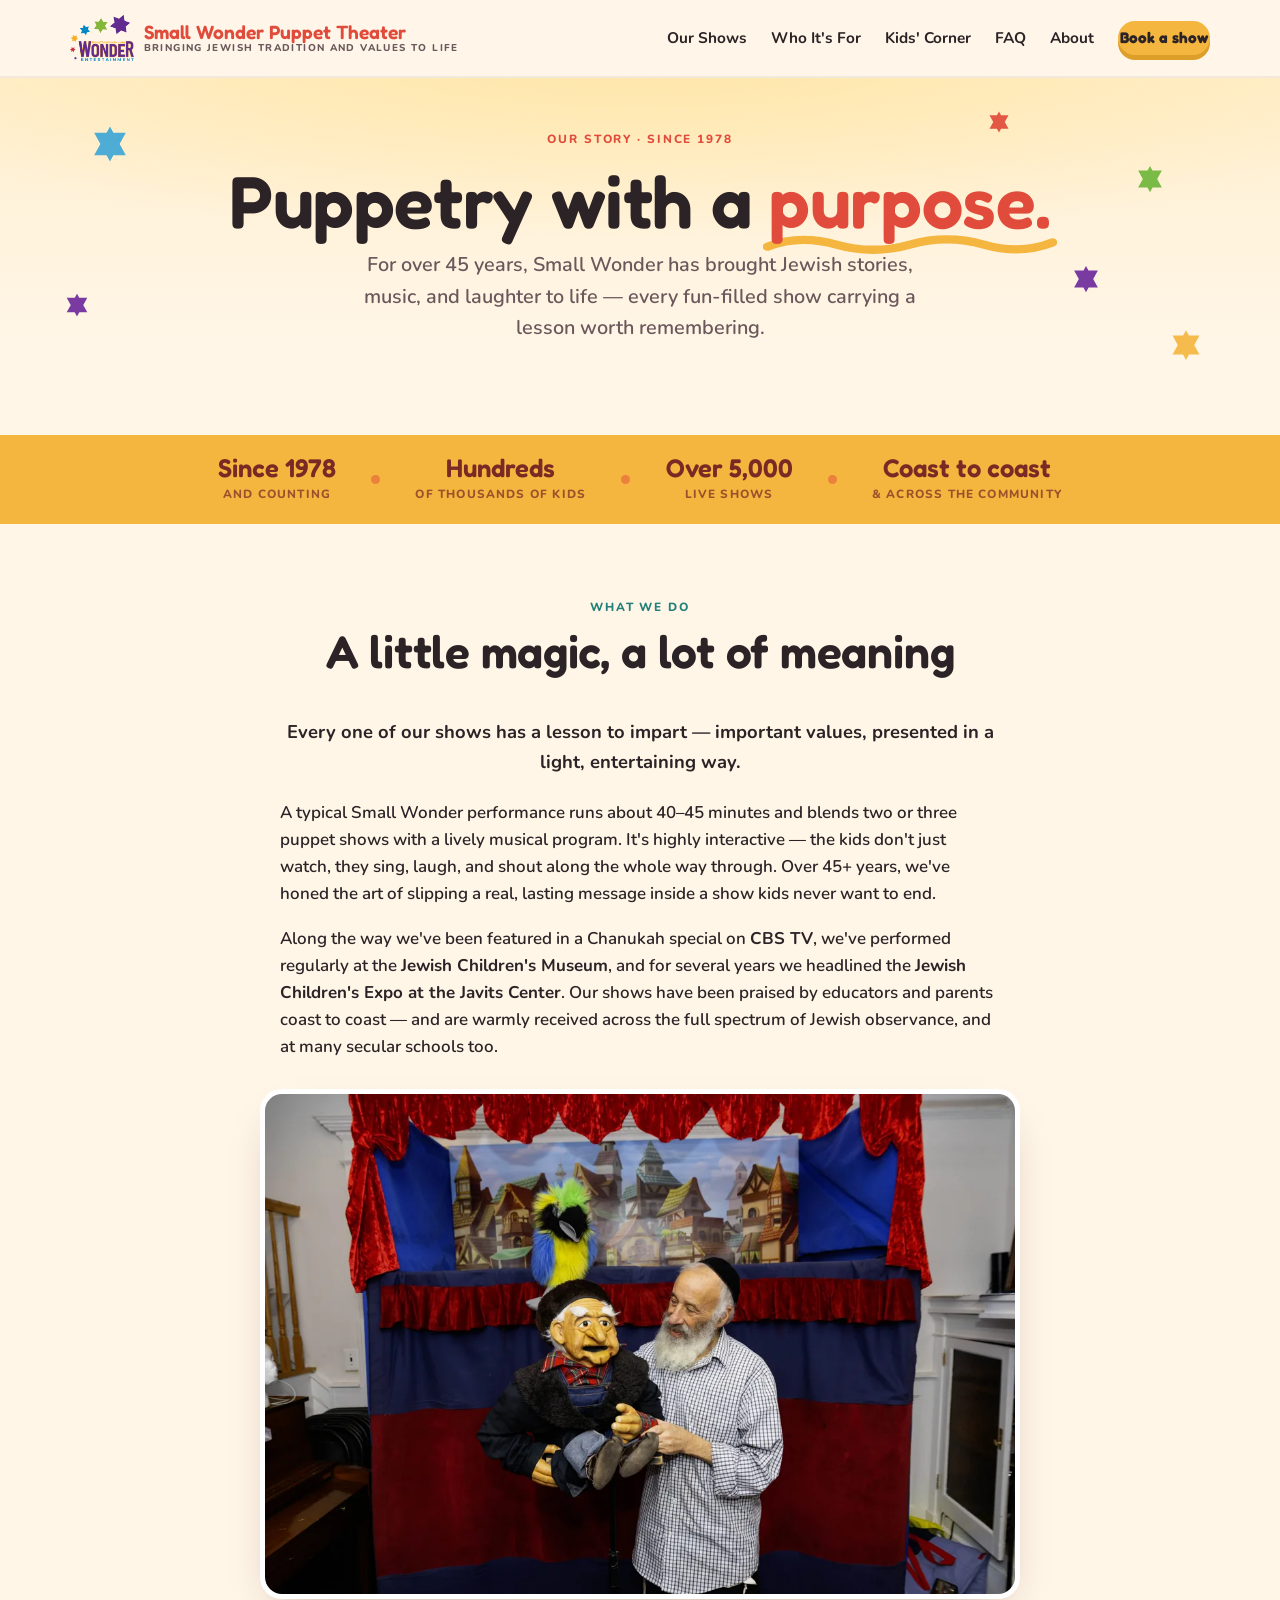
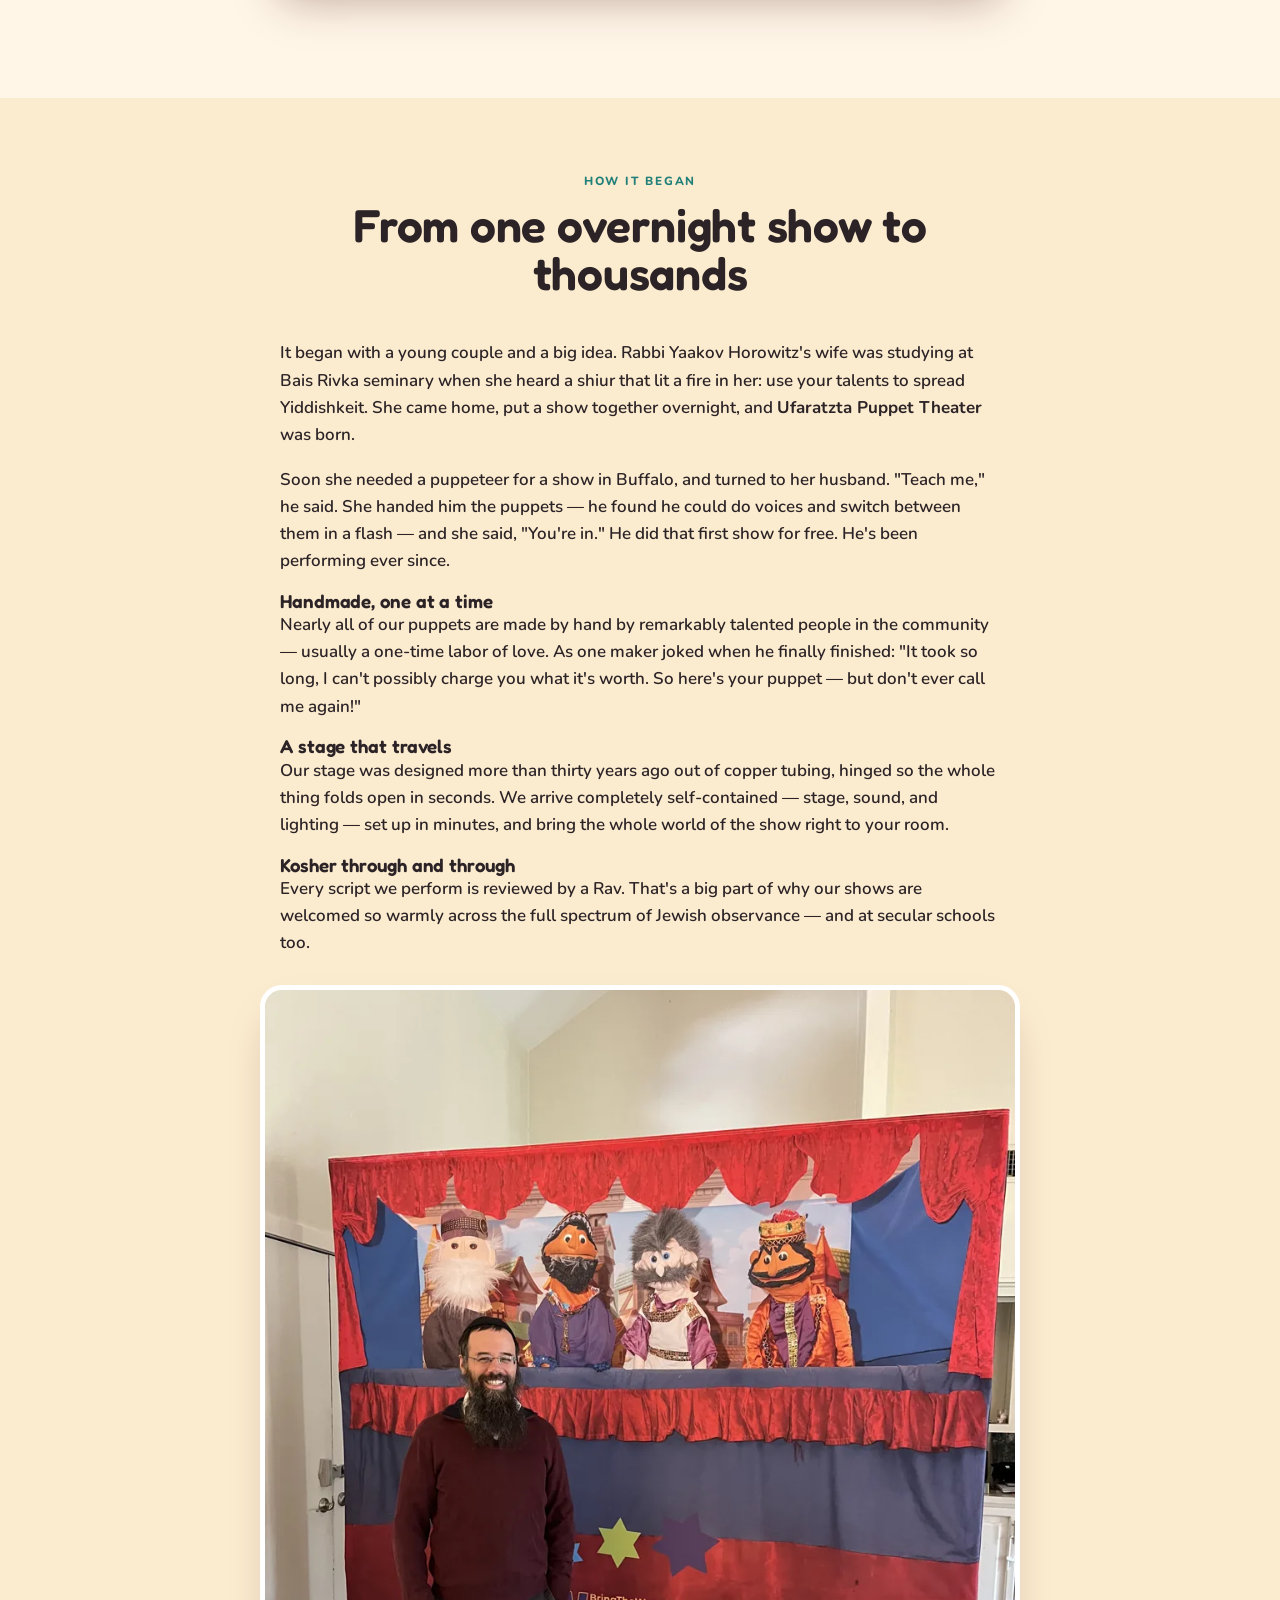
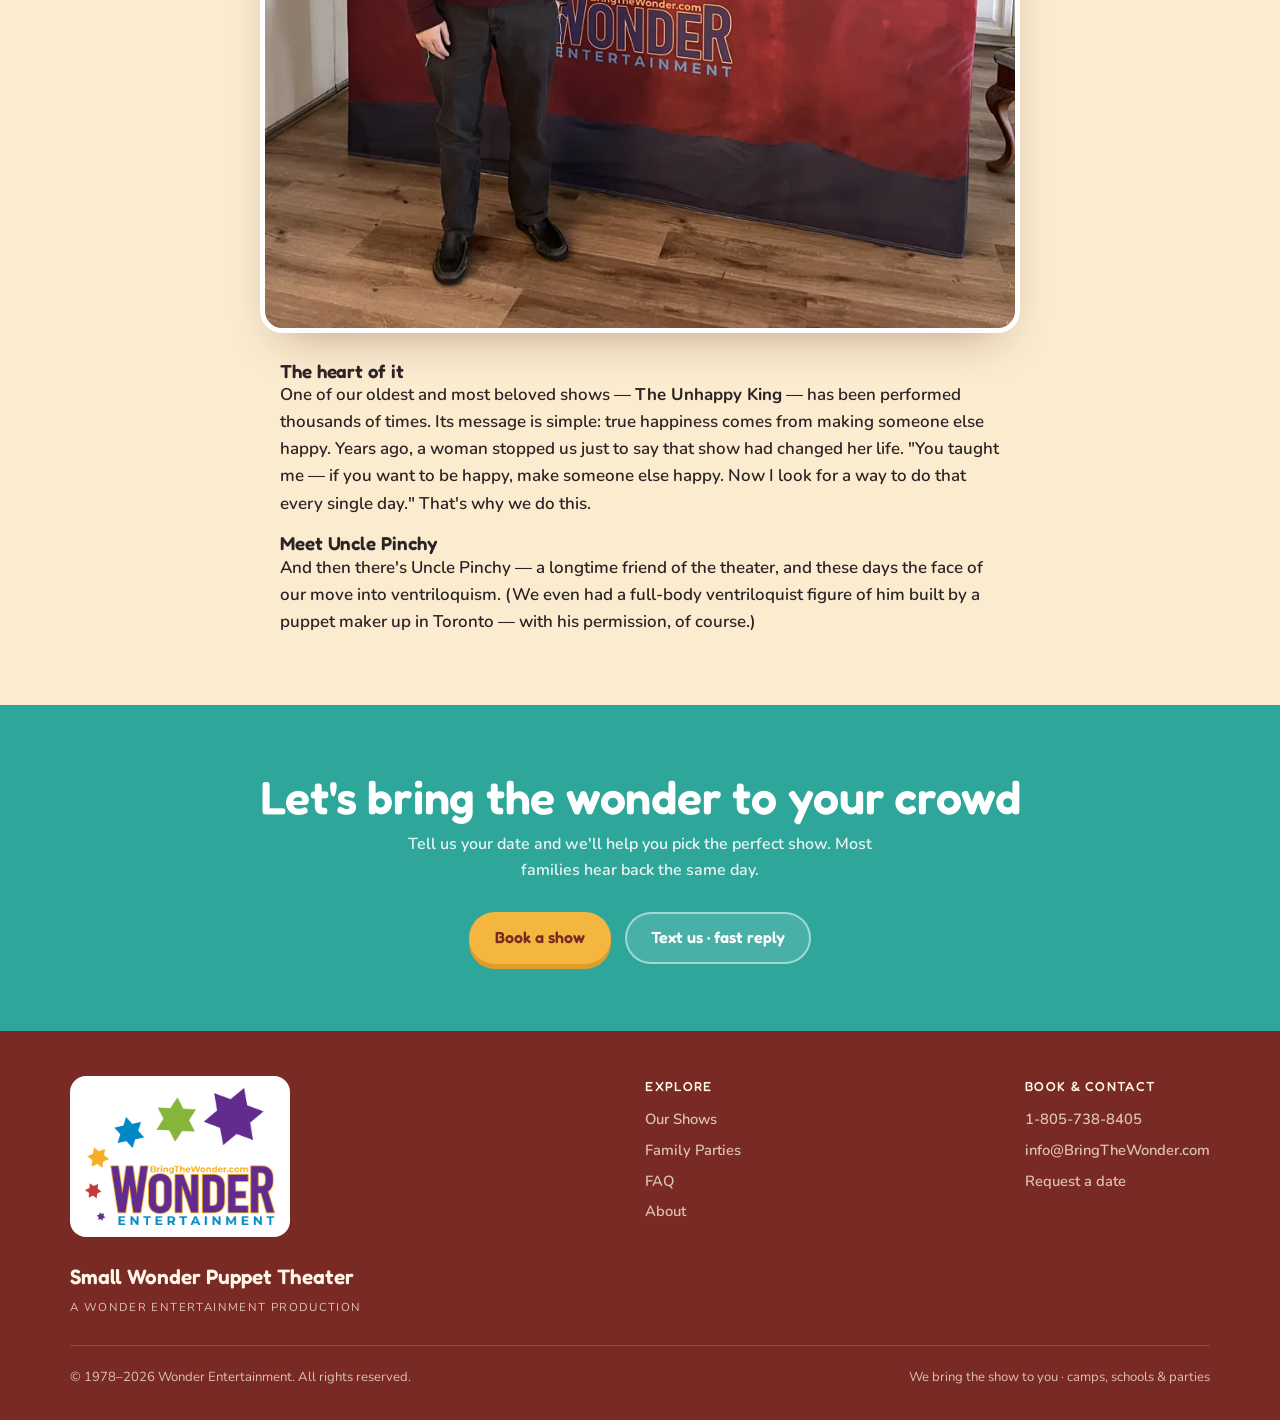
==== commit 5c7e4c75: "Homepage subtitle option 2; show times -> 40–45 minutes - Audience subtitle: "We come to you: day ca" ====
--- a/about.html
+++ b/about.html
@@ -71,7 +71,7 @@
     </div>
     <p class="about-lead">Every one of our shows has a lesson to impart — important values, presented in a light, entertaining way.</p>
     <div class="prose">
-      <p>A typical Small Wonder performance runs about 45 minutes and blends two or three puppet shows with a lively musical program. It's highly interactive — the kids don't just watch, they sing, laugh, and shout along the whole way through. Over 45+ years, we've honed the art of slipping a real, lasting message inside a show kids never want to end.</p>
+      <p>A typical Small Wonder performance runs about 40–45 minutes and blends two or three puppet shows with a lively musical program. It's highly interactive — the kids don't just watch, they sing, laugh, and shout along the whole way through. Over 45+ years, we've honed the art of slipping a real, lasting message inside a show kids never want to end.</p>
       <p>Along the way we've been featured in a Chanukah special on <strong>CBS TV</strong>, we've performed regularly at the <strong>Jewish Children's Museum</strong>, and for several years we headlined the <strong>Jewish Children's Expo at the Javits Center</strong>. Our shows have been praised by educators and parents coast to coast — and are warmly received across the full spectrum of Jewish observance, and at many secular schools too.</p>
     </div>
     <figure class="figure">
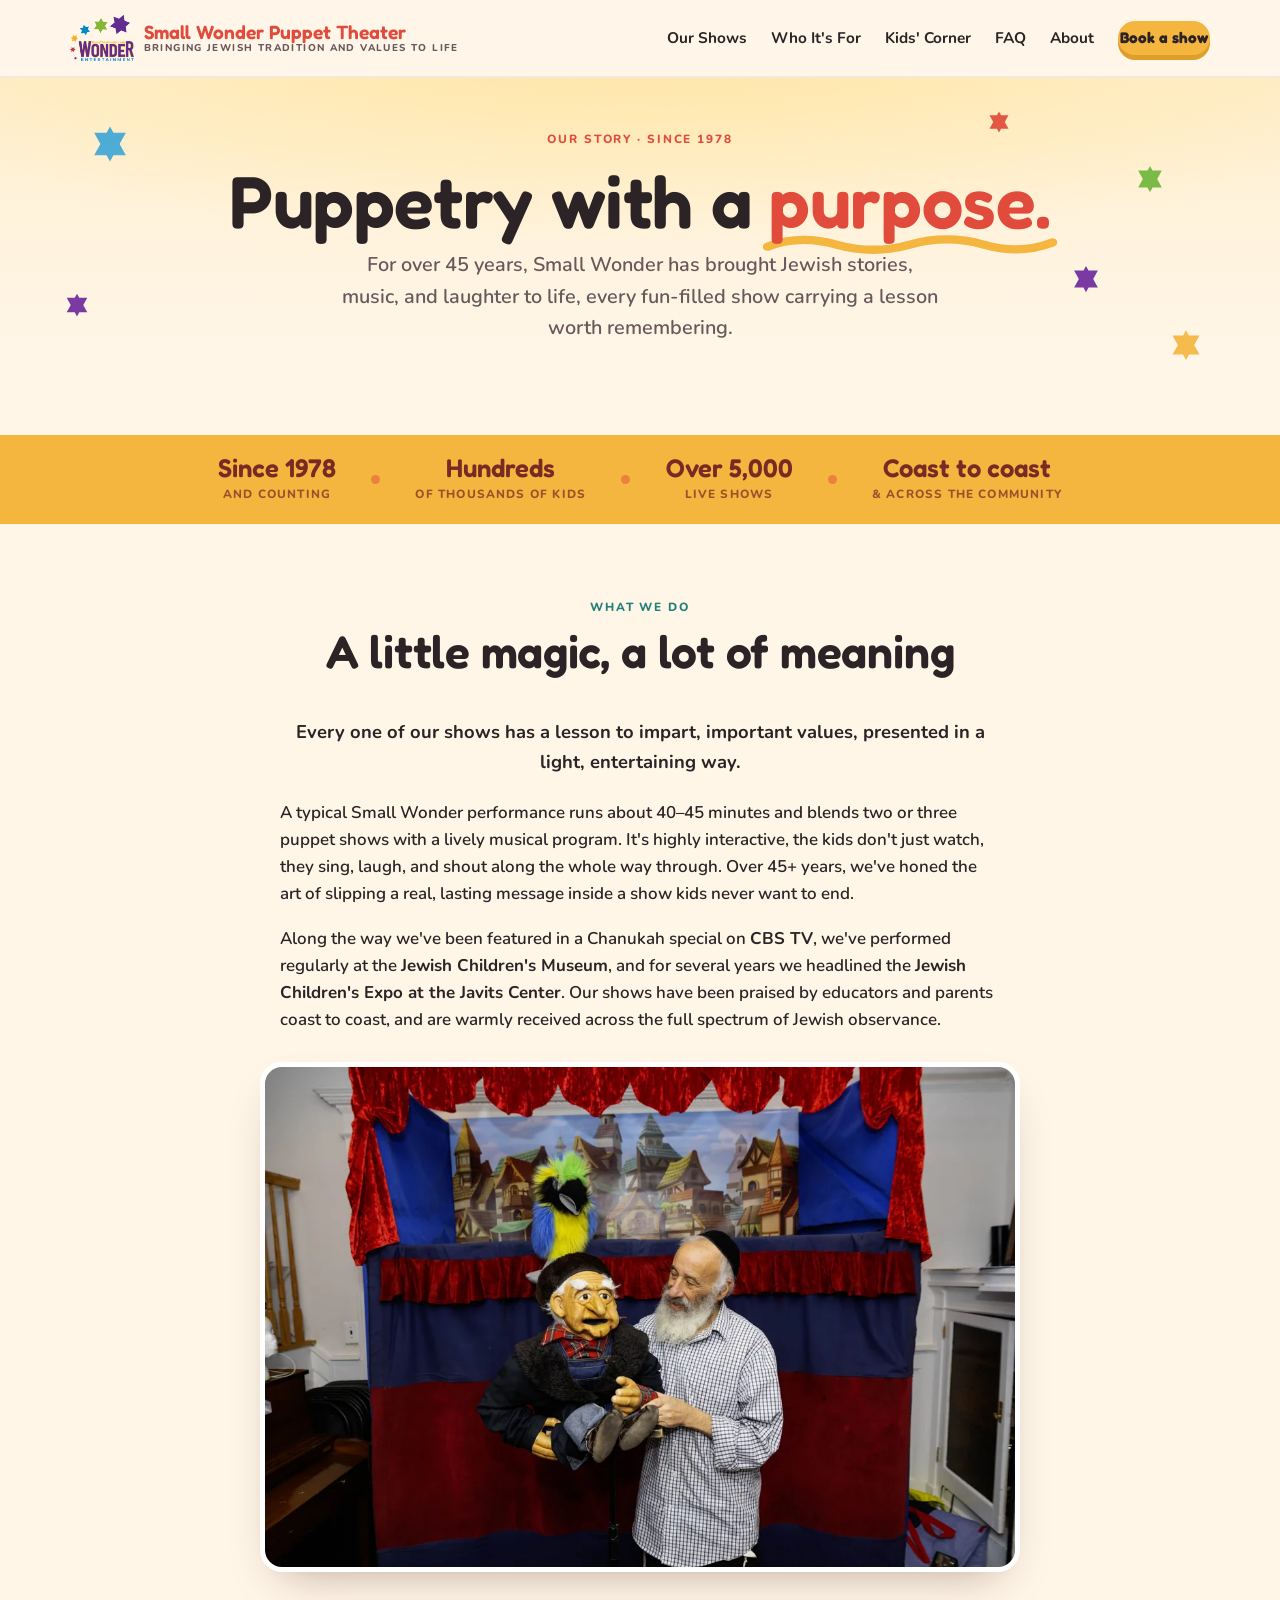
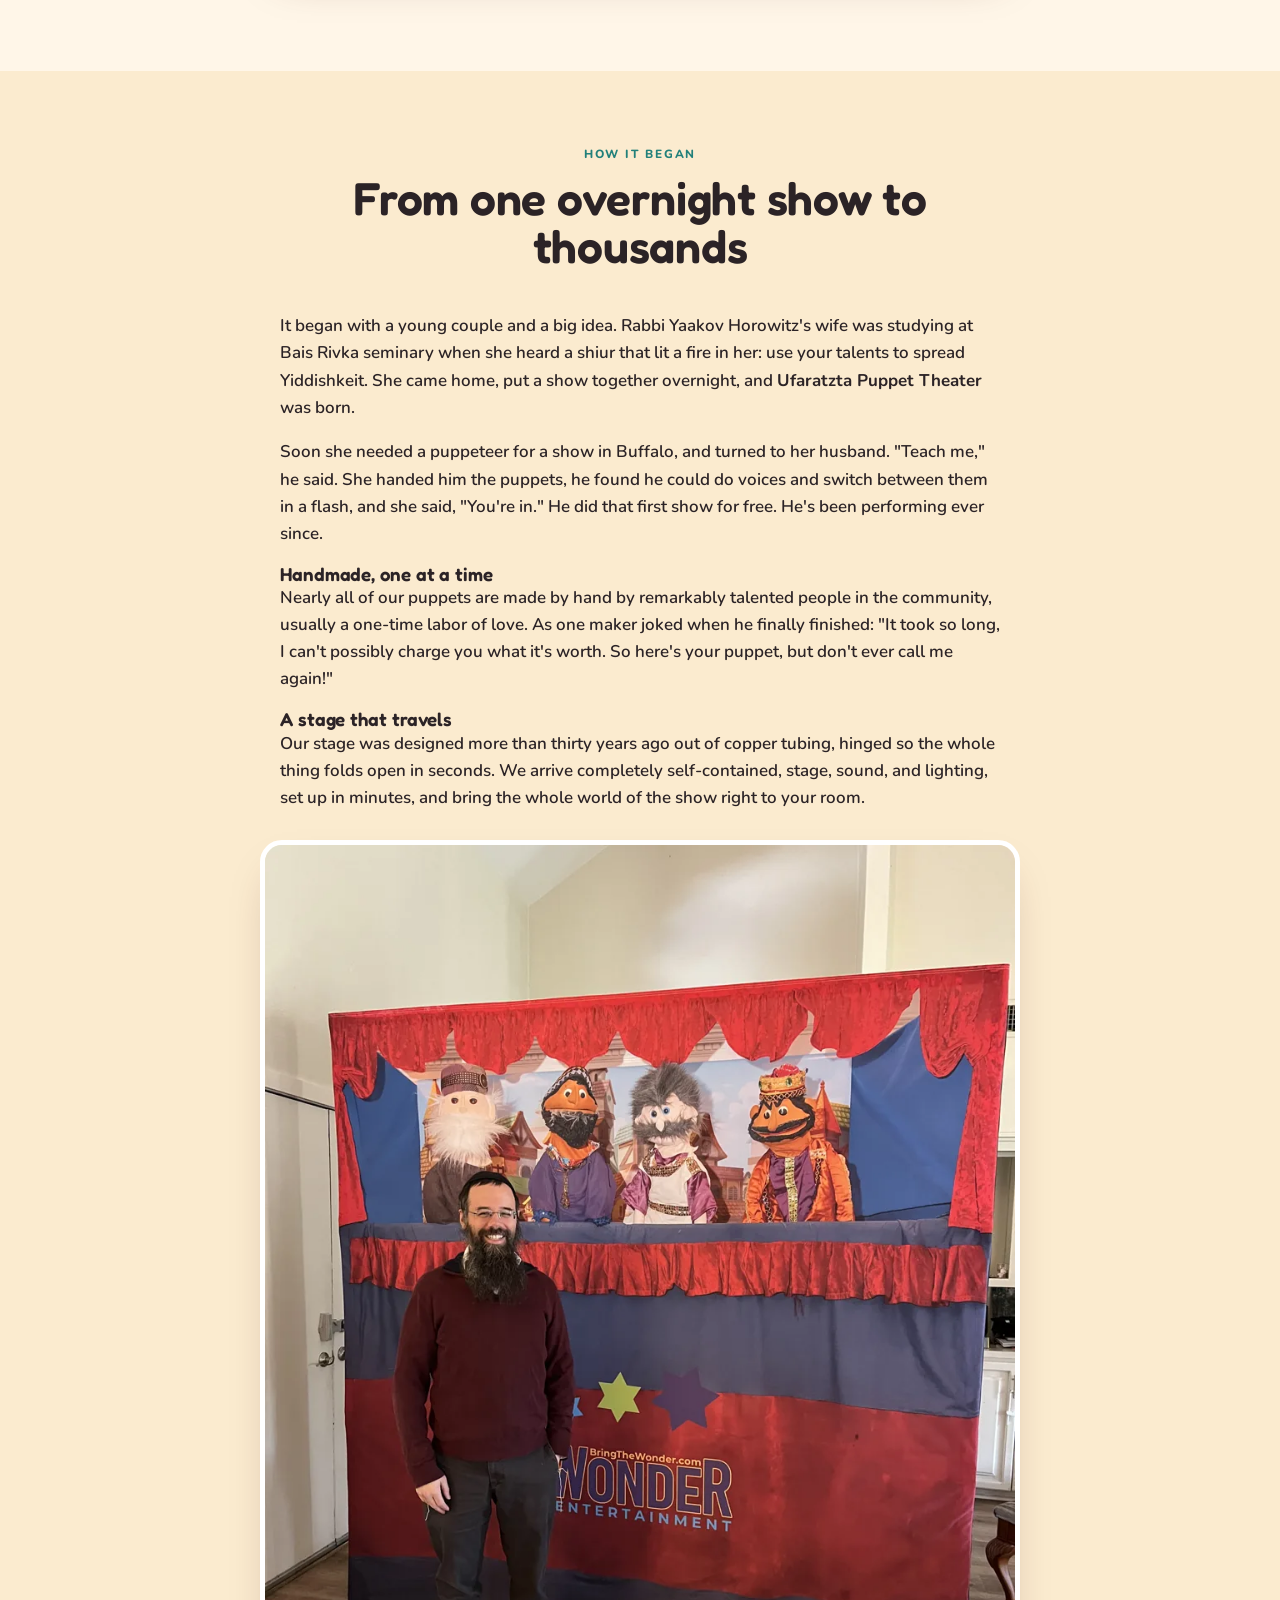
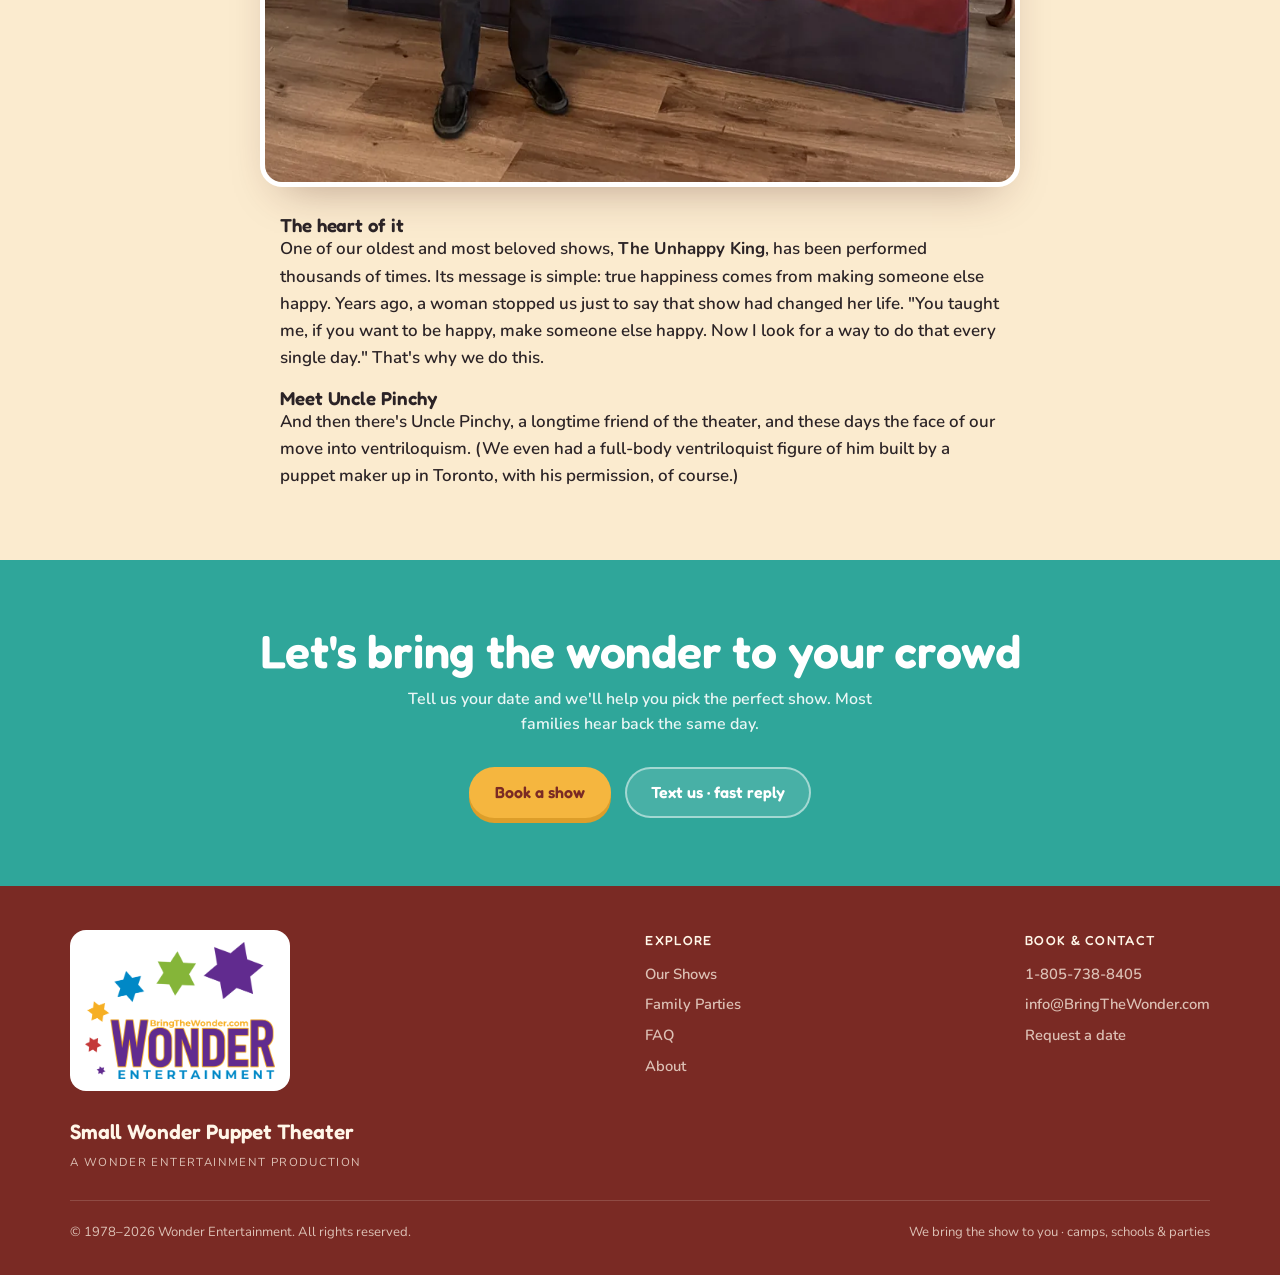
==== commit f70bda05: "Cross-site copy pass: voice, em dashes, outdoor, kosher/Rav, setup needs - Remove all em dashes site" ====
--- a/about.html
+++ b/about.html
@@ -3,7 +3,7 @@
 <head>
 <meta charset="UTF-8">
 <meta name="viewport" content="width=device-width, initial-scale=1.0">
-<title>About — Small Wonder Puppet Theater</title>
+<title>About · Small Wonder Puppet Theater</title>
 <meta name="description" content="For 45+ years, Small Wonder Puppet Theater has brought Jewish stories, music, and laughter to life for hundreds of thousands of children. Meet the theater behind the magic.">
 <link rel="preconnect" href="https://fonts.googleapis.com">
 <link rel="preconnect" href="https://fonts.gstatic.com" crossorigin>
@@ -44,7 +44,7 @@
     <div class="hero-head">
       <span class="eyebrow">Our story &middot; since 1978</span>
       <h1>Puppetry with a <em class="squiggle">purpose.</em></h1>
-      <p class="lede">For over 45 years, Small Wonder has brought Jewish stories, music, and laughter to life — every fun-filled show carrying a lesson worth remembering.</p>
+      <p class="lede">For over 45 years, Small Wonder has brought Jewish stories, music, and laughter to life, every fun-filled show carrying a lesson worth remembering.</p>
     </div>
   </div>
 </section>
@@ -69,10 +69,10 @@
       <span class="eyebrow">What we do</span>
       <h2>A little magic, a lot of meaning</h2>
     </div>
-    <p class="about-lead">Every one of our shows has a lesson to impart — important values, presented in a light, entertaining way.</p>
+    <p class="about-lead">Every one of our shows has a lesson to impart, important values, presented in a light, entertaining way.</p>
     <div class="prose">
-      <p>A typical Small Wonder performance runs about 40–45 minutes and blends two or three puppet shows with a lively musical program. It's highly interactive — the kids don't just watch, they sing, laugh, and shout along the whole way through. Over 45+ years, we've honed the art of slipping a real, lasting message inside a show kids never want to end.</p>
-      <p>Along the way we've been featured in a Chanukah special on <strong>CBS TV</strong>, we've performed regularly at the <strong>Jewish Children's Museum</strong>, and for several years we headlined the <strong>Jewish Children's Expo at the Javits Center</strong>. Our shows have been praised by educators and parents coast to coast — and are warmly received across the full spectrum of Jewish observance, and at many secular schools too.</p>
+      <p>A typical Small Wonder performance runs about 40–45 minutes and blends two or three puppet shows with a lively musical program. It's highly interactive, the kids don't just watch, they sing, laugh, and shout along the whole way through. Over 45+ years, we've honed the art of slipping a real, lasting message inside a show kids never want to end.</p>
+      <p>Along the way we've been featured in a Chanukah special on <strong>CBS TV</strong>, we've performed regularly at the <strong>Jewish Children's Museum</strong>, and for several years we headlined the <strong>Jewish Children's Expo at the Javits Center</strong>. Our shows have been praised by educators and parents coast to coast, and are warmly received across the full spectrum of Jewish observance.</p>
     </div>
     <figure class="figure">
       <picture><source type="image/webp" srcset="assets/images/about-1.webp"><img src="assets/images/about-1.jpg" alt="Rabbi Yaakov Horowitz performing with an old-man puppet, a parrot puppet on the stage behind" loading="lazy"></picture>
@@ -89,16 +89,13 @@
     </div>
     <div class="prose">
       <p>It began with a young couple and a big idea. Rabbi Yaakov Horowitz's wife was studying at Bais Rivka seminary when she heard a shiur that lit a fire in her: use your talents to spread Yiddishkeit. She came home, put a show together overnight, and <strong>Ufaratzta Puppet Theater</strong> was born.</p>
-      <p>Soon she needed a puppeteer for a show in Buffalo, and turned to her husband. "Teach me," he said. She handed him the puppets — he found he could do voices and switch between them in a flash — and she said, "You're in." He did that first show for free. He's been performing ever since.</p>
+      <p>Soon she needed a puppeteer for a show in Buffalo, and turned to her husband. "Teach me," he said. She handed him the puppets, he found he could do voices and switch between them in a flash, and she said, "You're in." He did that first show for free. He's been performing ever since.</p>
 
       <h3>Handmade, one at a time</h3>
-      <p>Nearly all of our puppets are made by hand by remarkably talented people in the community — usually a one-time labor of love. As one maker joked when he finally finished: "It took so long, I can't possibly charge you what it's worth. So here's your puppet — but don't ever call me again!"</p>
+      <p>Nearly all of our puppets are made by hand by remarkably talented people in the community, usually a one-time labor of love. As one maker joked when he finally finished: "It took so long, I can't possibly charge you what it's worth. So here's your puppet, but don't ever call me again!"</p>
 
       <h3>A stage that travels</h3>
-      <p>Our stage was designed more than thirty years ago out of copper tubing, hinged so the whole thing folds open in seconds. We arrive completely self-contained — stage, sound, and lighting — set up in minutes, and bring the whole world of the show right to your room.</p>
-
-      <h3>Kosher through and through</h3>
-      <p>Every script we perform is reviewed by a Rav. That's a big part of why our shows are welcomed so warmly across the full spectrum of Jewish observance — and at secular schools too.</p>
+      <p>Our stage was designed more than thirty years ago out of copper tubing, hinged so the whole thing folds open in seconds. We arrive completely self-contained, stage, sound, and lighting, set up in minutes, and bring the whole world of the show right to your room.</p>
     </div>
 
     <figure class="figure">
@@ -107,10 +104,10 @@
 
     <div class="prose">
       <h3>The heart of it</h3>
-      <p>One of our oldest and most beloved shows — <strong>The Unhappy King</strong> — has been performed thousands of times. Its message is simple: true happiness comes from making someone else happy. Years ago, a woman stopped us just to say that show had changed her life. "You taught me — if you want to be happy, make someone else happy. Now I look for a way to do that every single day." That's why we do this.</p>
+      <p>One of our oldest and most beloved shows, <strong>The Unhappy King</strong>, has been performed thousands of times. Its message is simple: true happiness comes from making someone else happy. Years ago, a woman stopped us just to say that show had changed her life. "You taught me, if you want to be happy, make someone else happy. Now I look for a way to do that every single day." That's why we do this.</p>
 
       <h3>Meet Uncle Pinchy</h3>
-      <p>And then there's Uncle Pinchy — a longtime friend of the theater, and these days the face of our move into ventriloquism. (We even had a full-body ventriloquist figure of him built by a puppet maker up in Toronto — with his permission, of course.)</p>
+      <p>And then there's Uncle Pinchy, a longtime friend of the theater, and these days the face of our move into ventriloquism. (We even had a full-body ventriloquist figure of him built by a puppet maker up in Toronto, with his permission, of course.)</p>
     </div>
   </div>
 </section>
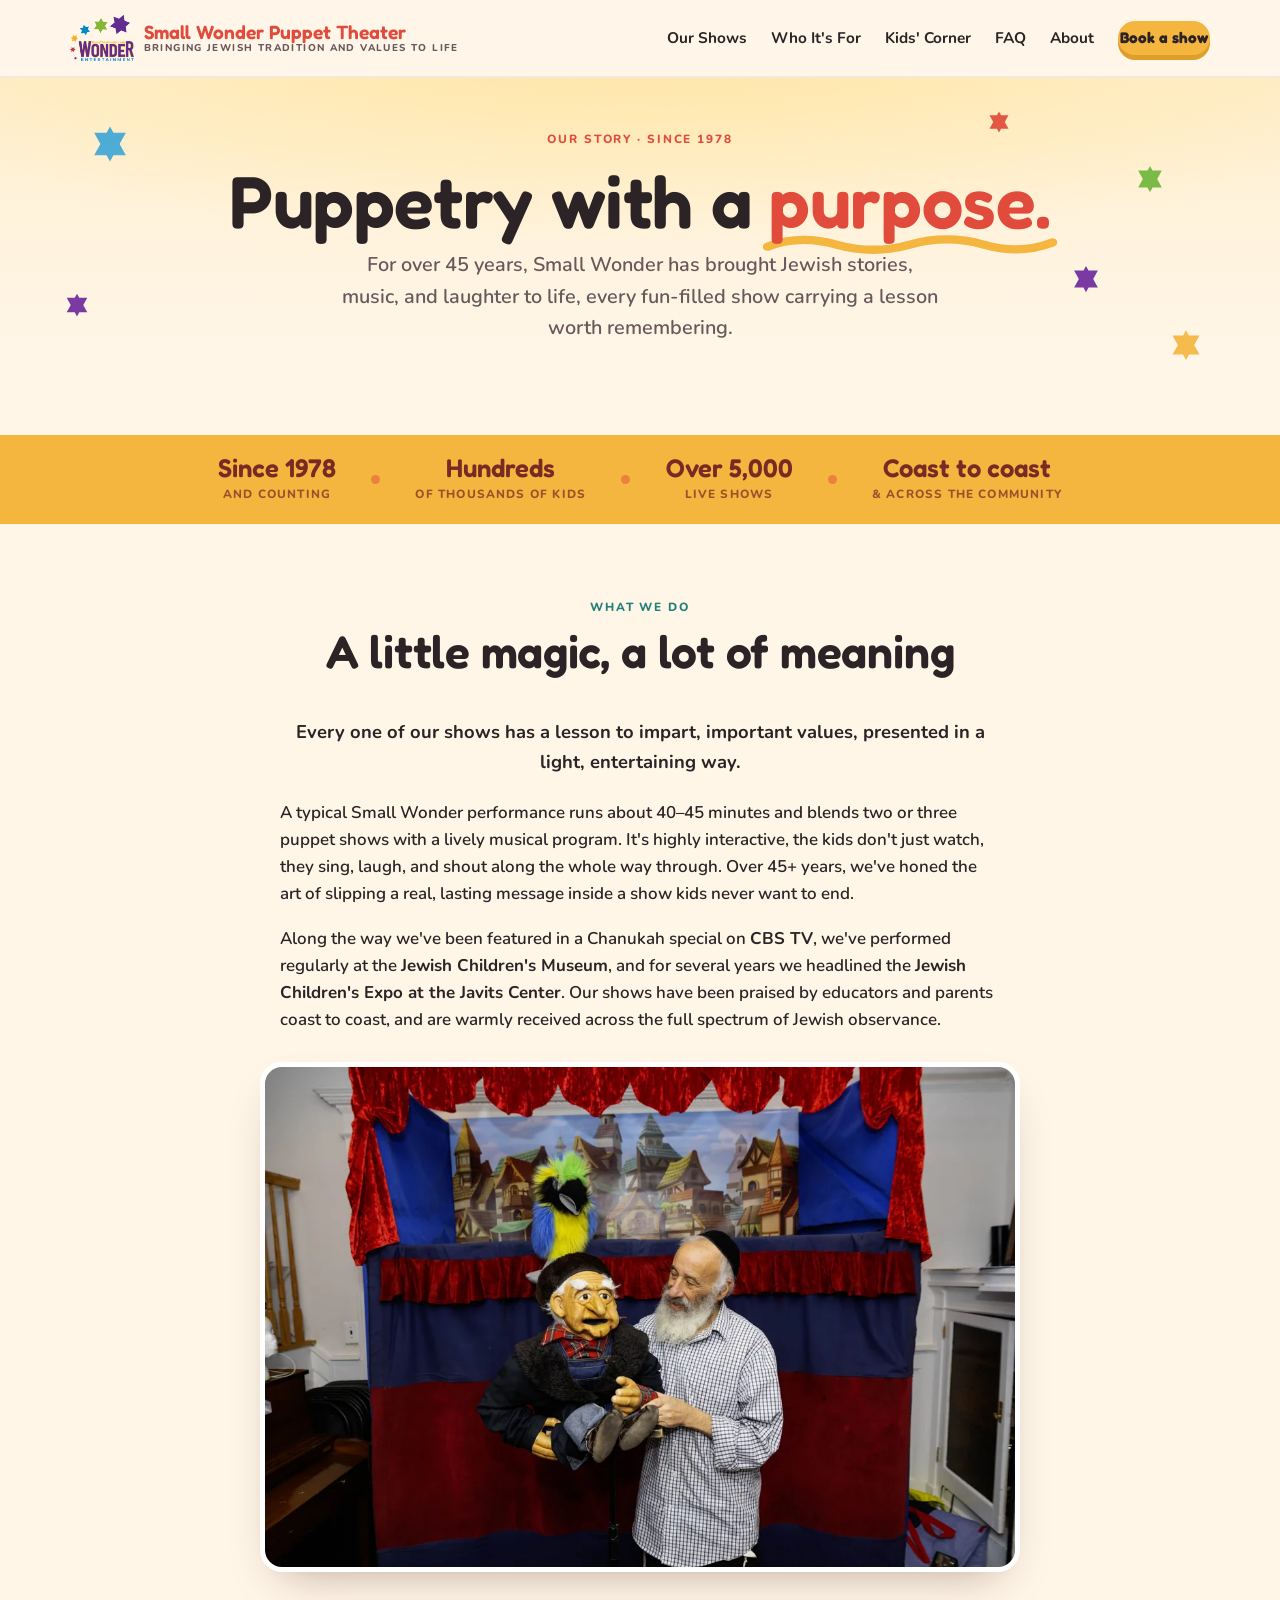
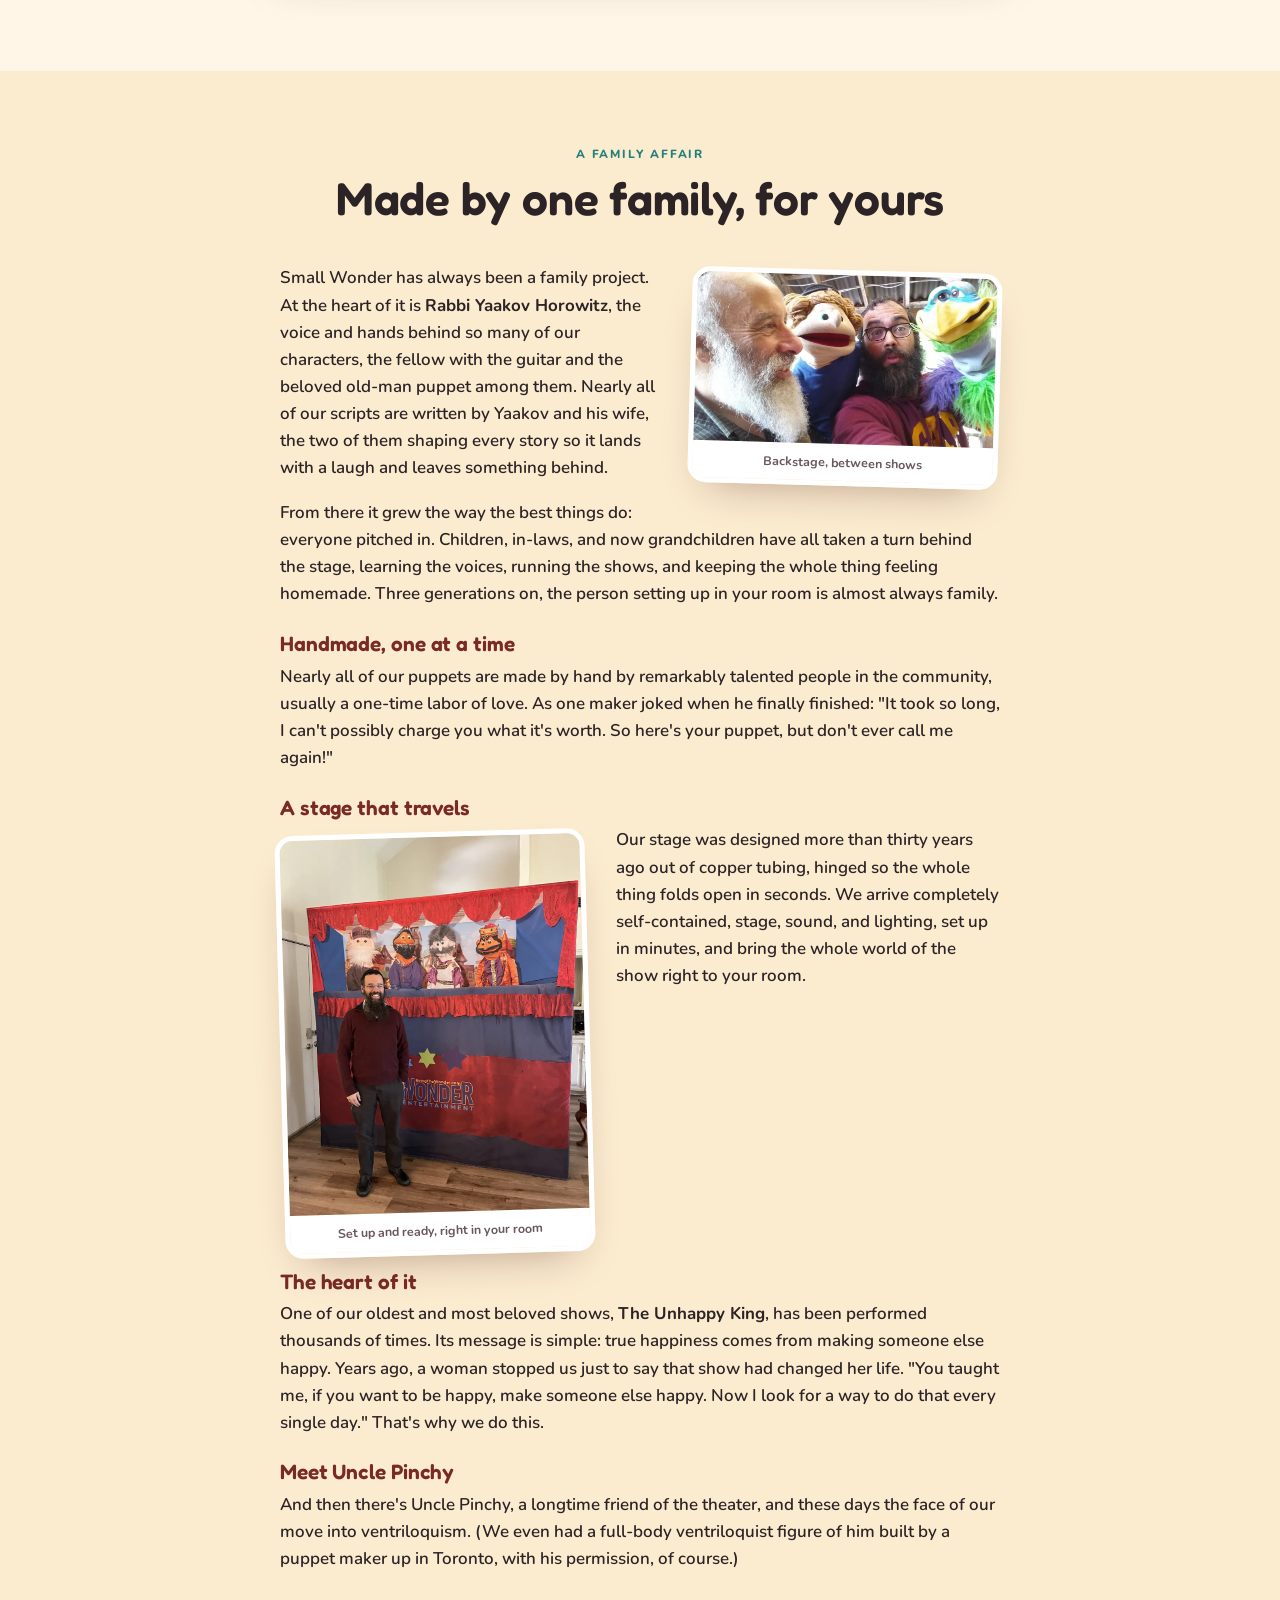
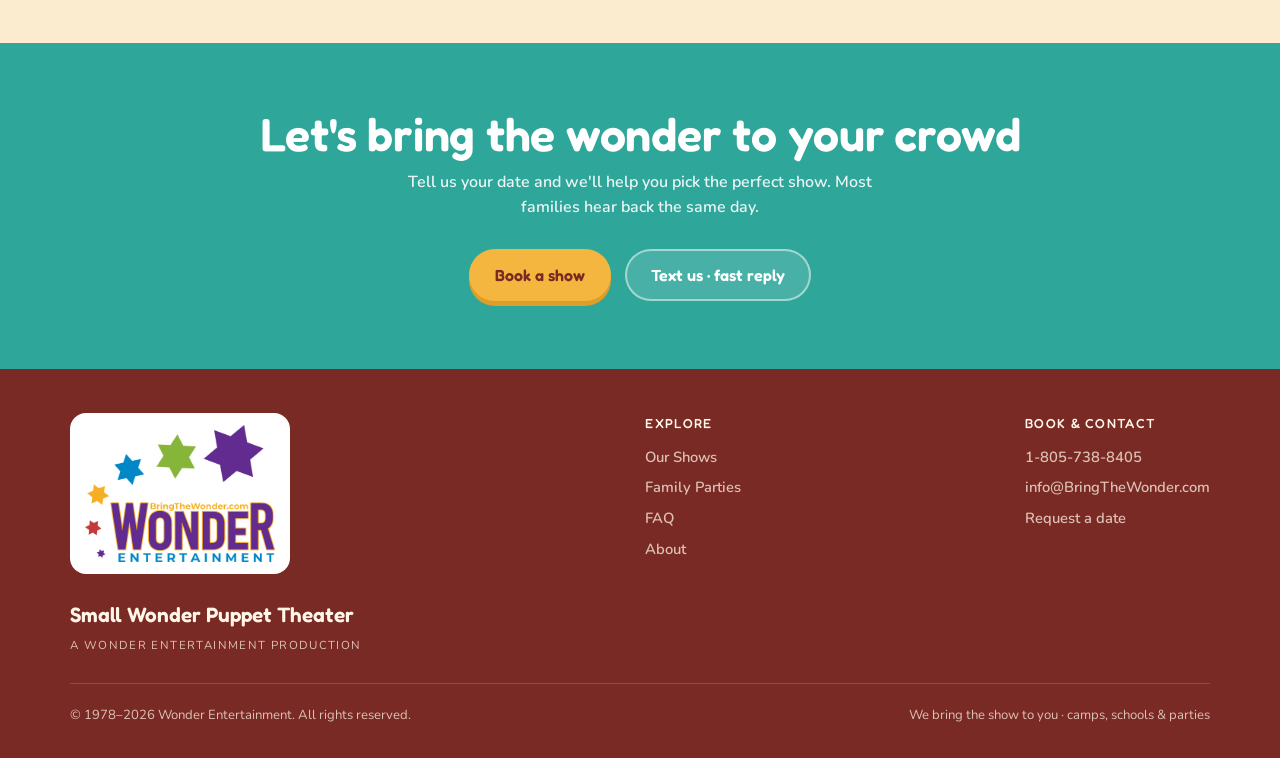
==== commit 04c00fc0: "About: reframe story as a 3-generation family affair with inset photos Co-Authored-By: Claude Opus 4" ====
--- a/about.html
+++ b/about.html
@@ -80,29 +80,31 @@
   </div>
 </section>
 
-<!-- OUR STORY -->
+<!-- OUR STORY: A FAMILY AFFAIR -->
 <section class="section how" id="story">
   <div class="wrap">
     <div class="section-head">
-      <span class="eyebrow">How it began</span>
-      <h2>From one overnight show to thousands</h2>
+      <span class="eyebrow">A family affair</span>
+      <h2>Made by one family, for yours</h2>
     </div>
     <div class="prose">
-      <p>It began with a young couple and a big idea. Rabbi Yaakov Horowitz's wife was studying at Bais Rivka seminary when she heard a shiur that lit a fire in her: use your talents to spread Yiddishkeit. She came home, put a show together overnight, and <strong>Ufaratzta Puppet Theater</strong> was born.</p>
-      <p>Soon she needed a puppeteer for a show in Buffalo, and turned to her husband. "Teach me," he said. She handed him the puppets, he found he could do voices and switch between them in a flash, and she said, "You're in." He did that first show for free. He's been performing ever since.</p>
+      <figure class="inset right">
+        <picture><source type="image/webp" srcset="assets/images/about-4.webp"><img src="assets/images/about-4.jpg" alt="Rabbi Yaakov Horowitz backstage with a fellow performer, each holding a puppet" loading="lazy"></picture>
+        <figcaption>Backstage, between shows</figcaption>
+      </figure>
+      <p>Small Wonder has always been a family project. At the heart of it is <strong>Rabbi Yaakov Horowitz</strong>, the voice and hands behind so many of our characters, the fellow with the guitar and the beloved old-man puppet among them. Nearly all of our scripts are written by Yaakov and his wife, the two of them shaping every story so it lands with a laugh and leaves something behind.</p>
+      <p>From there it grew the way the best things do: everyone pitched in. Children, in-laws, and now grandchildren have all taken a turn behind the stage, learning the voices, running the shows, and keeping the whole thing feeling homemade. Three generations on, the person setting up in your room is almost always family.</p>
 
       <h3>Handmade, one at a time</h3>
       <p>Nearly all of our puppets are made by hand by remarkably talented people in the community, usually a one-time labor of love. As one maker joked when he finally finished: "It took so long, I can't possibly charge you what it's worth. So here's your puppet, but don't ever call me again!"</p>
 
       <h3>A stage that travels</h3>
+      <figure class="inset left">
+        <picture><source type="image/webp" srcset="assets/images/about-2.webp"><img src="assets/images/about-2.jpg" alt="A Small Wonder performer standing in front of the branded travelling stage, four royal puppets on stage behind" loading="lazy"></picture>
+        <figcaption>Set up and ready, right in your room</figcaption>
+      </figure>
       <p>Our stage was designed more than thirty years ago out of copper tubing, hinged so the whole thing folds open in seconds. We arrive completely self-contained, stage, sound, and lighting, set up in minutes, and bring the whole world of the show right to your room.</p>
-    </div>
 
-    <figure class="figure">
-      <picture><source type="image/webp" srcset="assets/images/about-2.webp"><img src="assets/images/about-2.jpg" alt="Rabbi Yaakov Horowitz standing beside the full Small Wonder travelling stage" loading="lazy"></picture>
-    </figure>
-
-    <div class="prose">
       <h3>The heart of it</h3>
       <p>One of our oldest and most beloved shows, <strong>The Unhappy King</strong>, has been performed thousands of times. Its message is simple: true happiness comes from making someone else happy. Years ago, a woman stopped us just to say that show had changed her life. "You taught me, if you want to be happy, make someone else happy. Now I look for a way to do that every single day." That's why we do this.</p>
 
--- a/assets/css/site.css
+++ b/assets/css/site.css
@@ -277,6 +277,14 @@
 .figure{margin:1.8rem auto;border-radius:22px;overflow:hidden;border:5px solid #fff;box-shadow:var(--shadow);max-width:760px}
 .figure img{width:100%;height:auto;display:block}
 .figure figcaption{background:#fff;padding:.7rem 1rem;font-size:.82rem;color:var(--ink-soft);font-weight:700;text-align:center}
+.prose h3{clear:both;margin-top:1.6rem;margin-bottom:.5rem;font-size:1.3rem;color:var(--brick)}
+/* small photo inset into the story text */
+.inset{max-width:310px;margin:.35rem 0 1rem;border-radius:18px;overflow:hidden;border:5px solid #fff;box-shadow:var(--shadow)}
+.inset img{width:100%;height:auto;display:block}
+.inset figcaption{background:#fff;padding:.55rem .8rem;font-size:.78rem;color:var(--ink-soft);font-weight:700;text-align:center}
+.inset.right{float:right;margin-left:1.6rem;transform:rotate(1.6deg)}
+.inset.left{float:left;margin-right:1.6rem;transform:rotate(-1.6deg)}
+@media(max-width:640px){.inset.left,.inset.right{float:none;margin:1.1rem auto;transform:none;max-width:100%}}
 
 /* ---------- KIDS' CORNER ---------- */
 .video-grid{display:grid;grid-template-columns:repeat(3,1fr);gap:1.4rem}
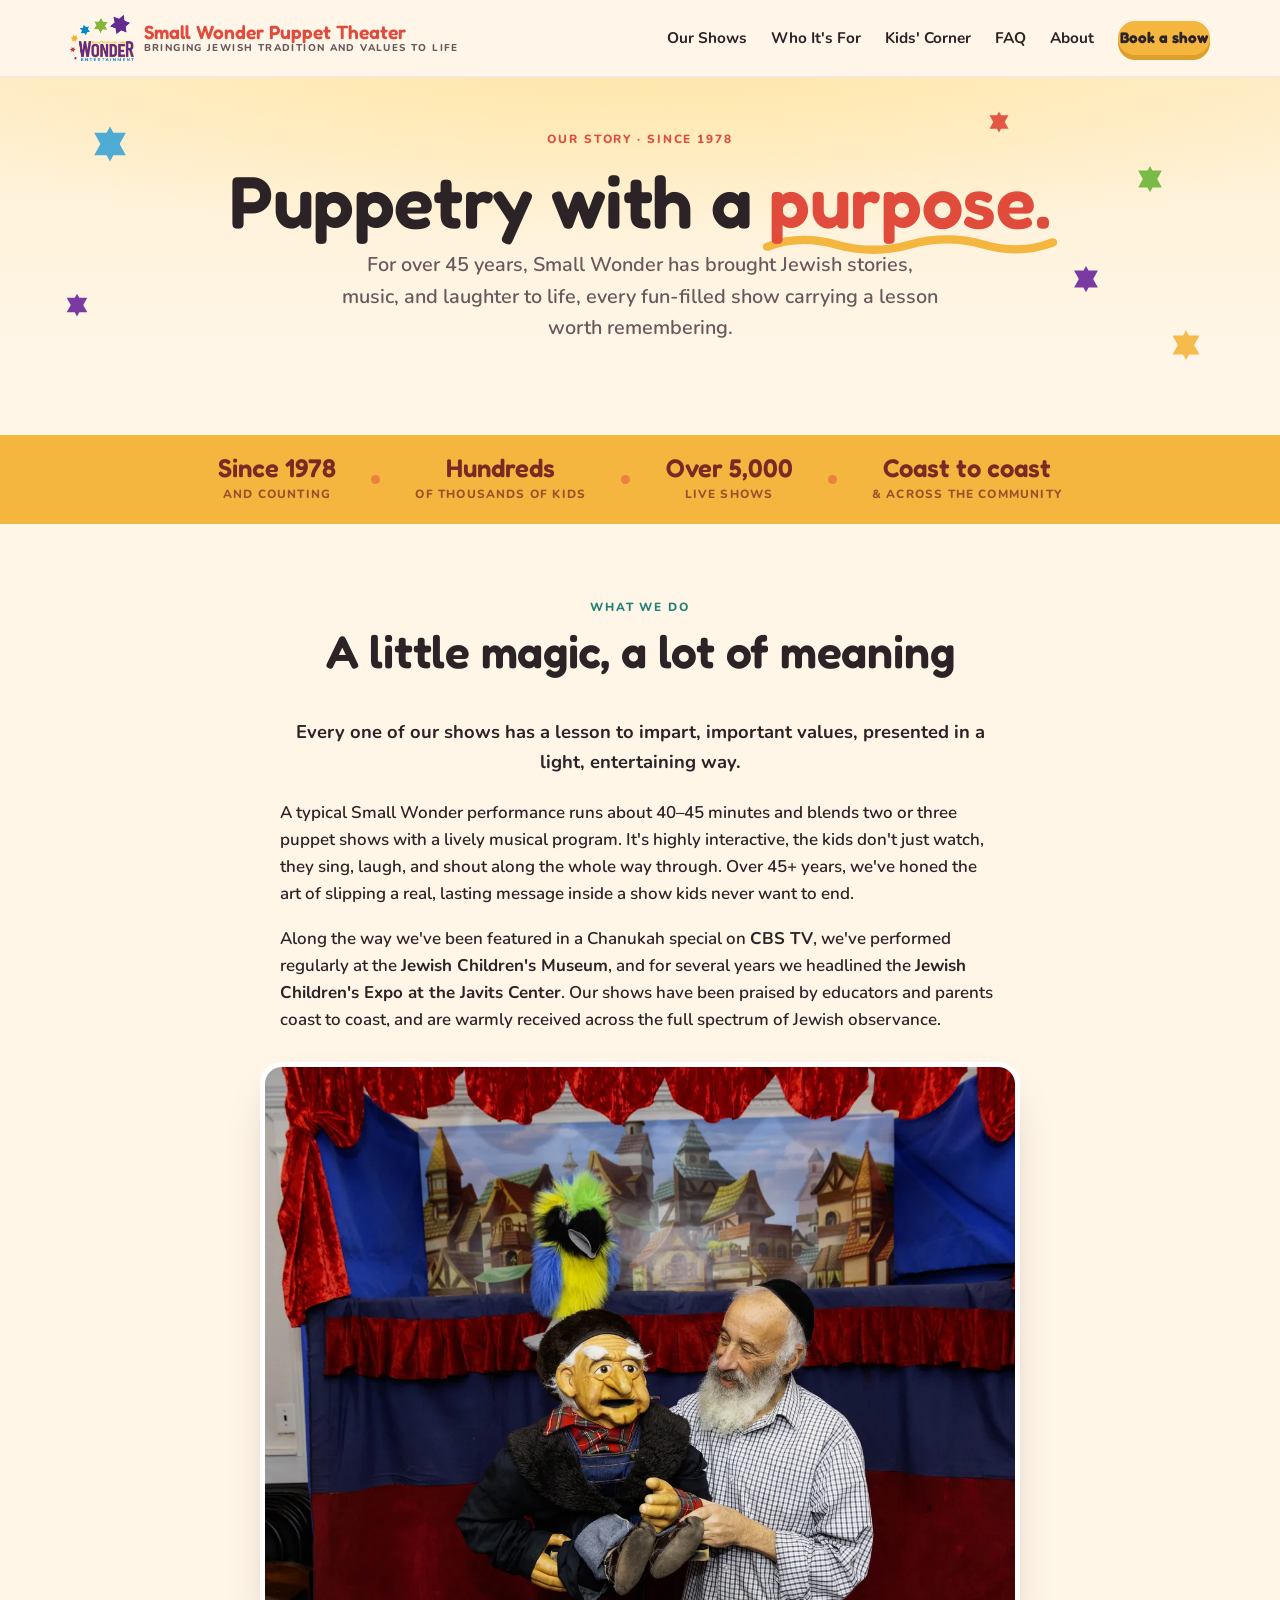
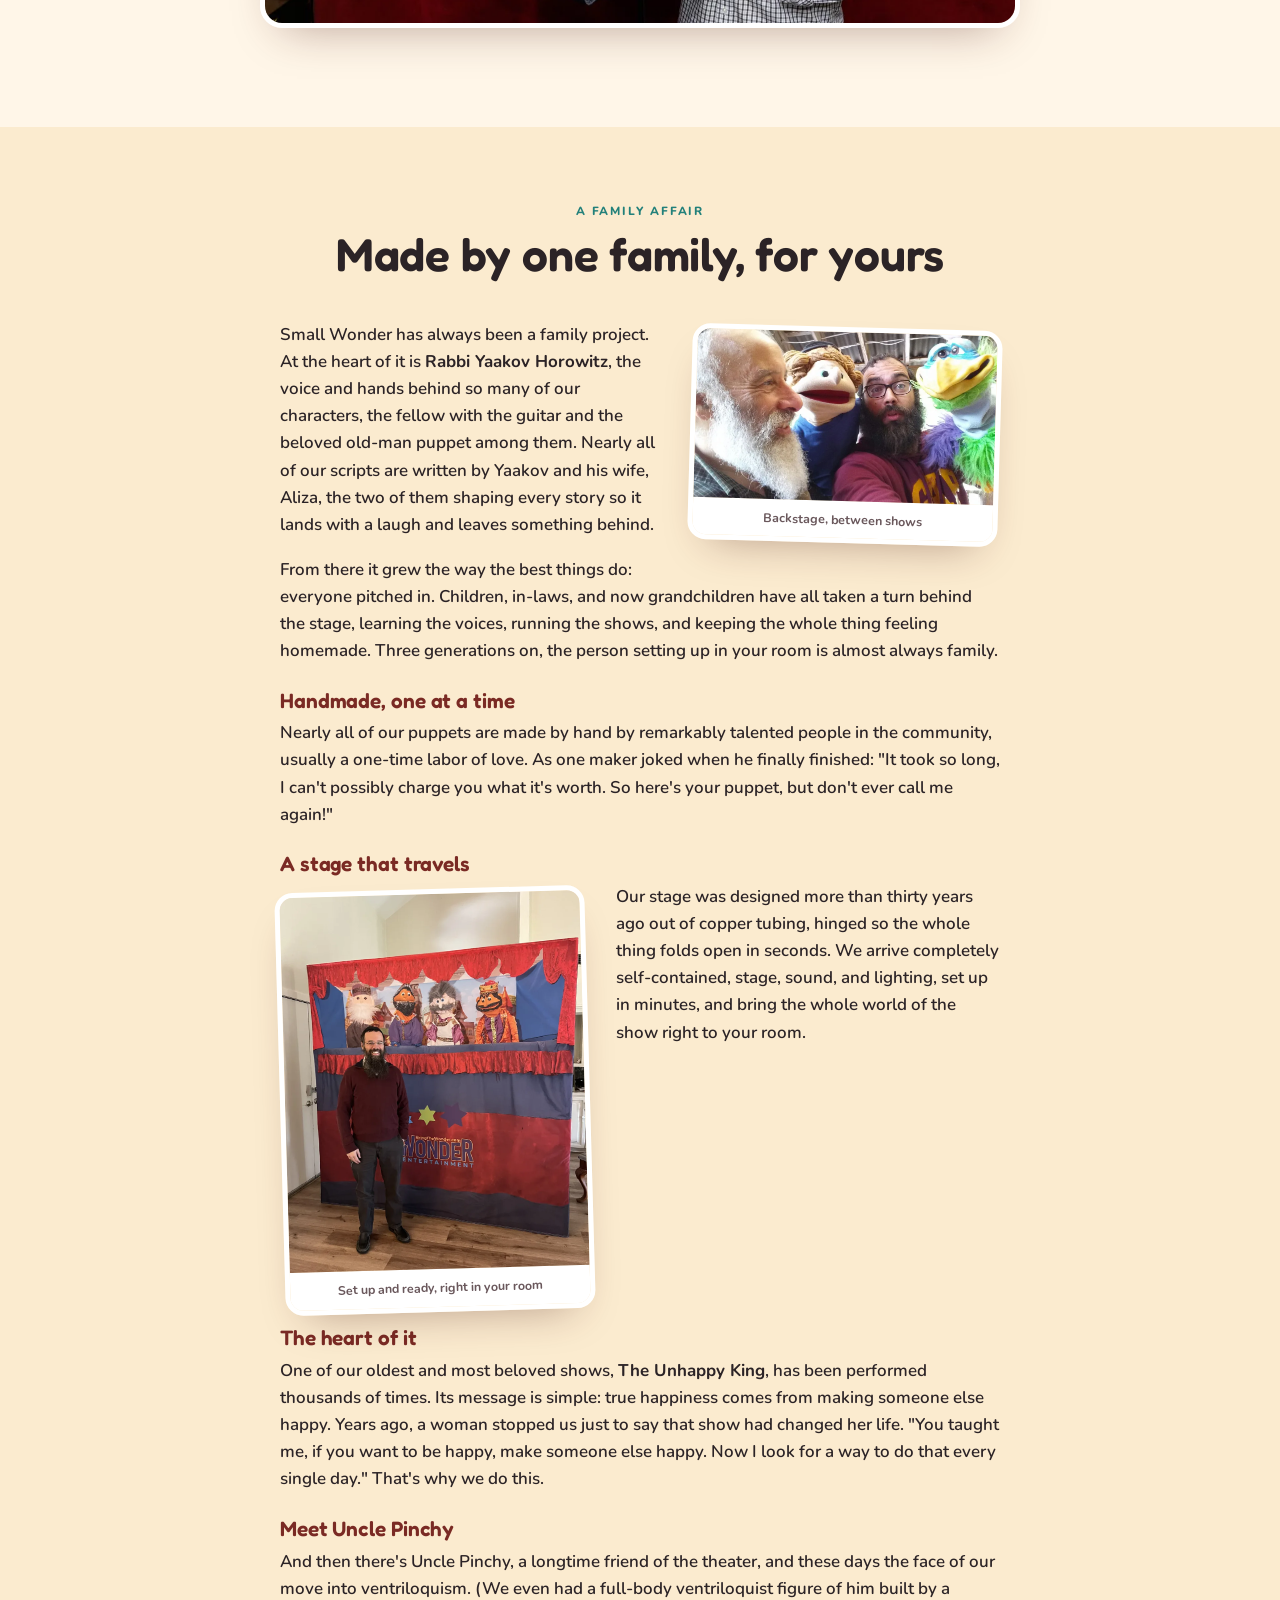
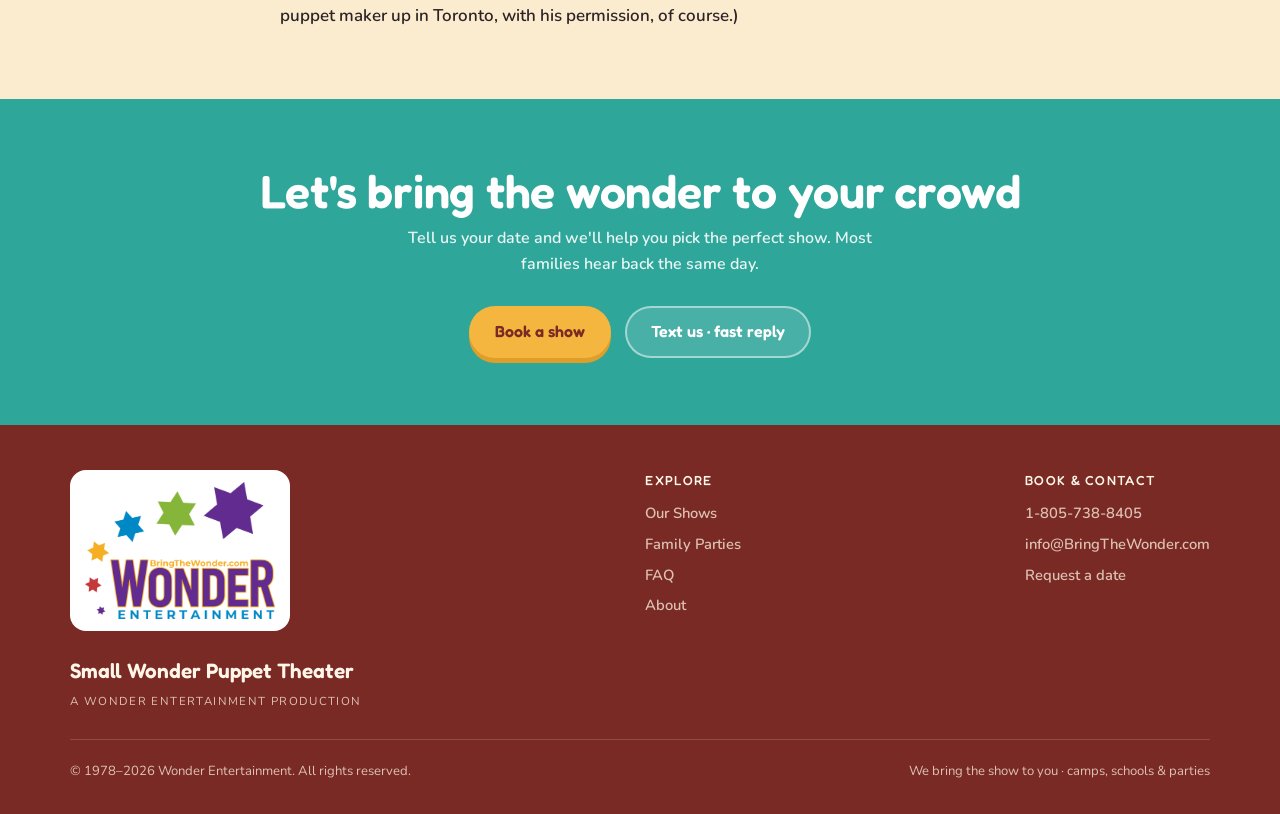
==== commit 2654f440: "About: crop about-1 (remove clutter), name Aliza in scripts line Co-Authored-By: Claude Opus 4.8 <no" ====
--- a/about.html
+++ b/about.html
@@ -92,7 +92,7 @@
         <picture><source type="image/webp" srcset="assets/images/about-4.webp"><img src="assets/images/about-4.jpg" alt="Rabbi Yaakov Horowitz backstage with a fellow performer, each holding a puppet" loading="lazy"></picture>
         <figcaption>Backstage, between shows</figcaption>
       </figure>
-      <p>Small Wonder has always been a family project. At the heart of it is <strong>Rabbi Yaakov Horowitz</strong>, the voice and hands behind so many of our characters, the fellow with the guitar and the beloved old-man puppet among them. Nearly all of our scripts are written by Yaakov and his wife, the two of them shaping every story so it lands with a laugh and leaves something behind.</p>
+      <p>Small Wonder has always been a family project. At the heart of it is <strong>Rabbi Yaakov Horowitz</strong>, the voice and hands behind so many of our characters, the fellow with the guitar and the beloved old-man puppet among them. Nearly all of our scripts are written by Yaakov and his wife, Aliza, the two of them shaping every story so it lands with a laugh and leaves something behind.</p>
       <p>From there it grew the way the best things do: everyone pitched in. Children, in-laws, and now grandchildren have all taken a turn behind the stage, learning the voices, running the shows, and keeping the whole thing feeling homemade. Three generations on, the person setting up in your room is almost always family.</p>
 
       <h3>Handmade, one at a time</h3>
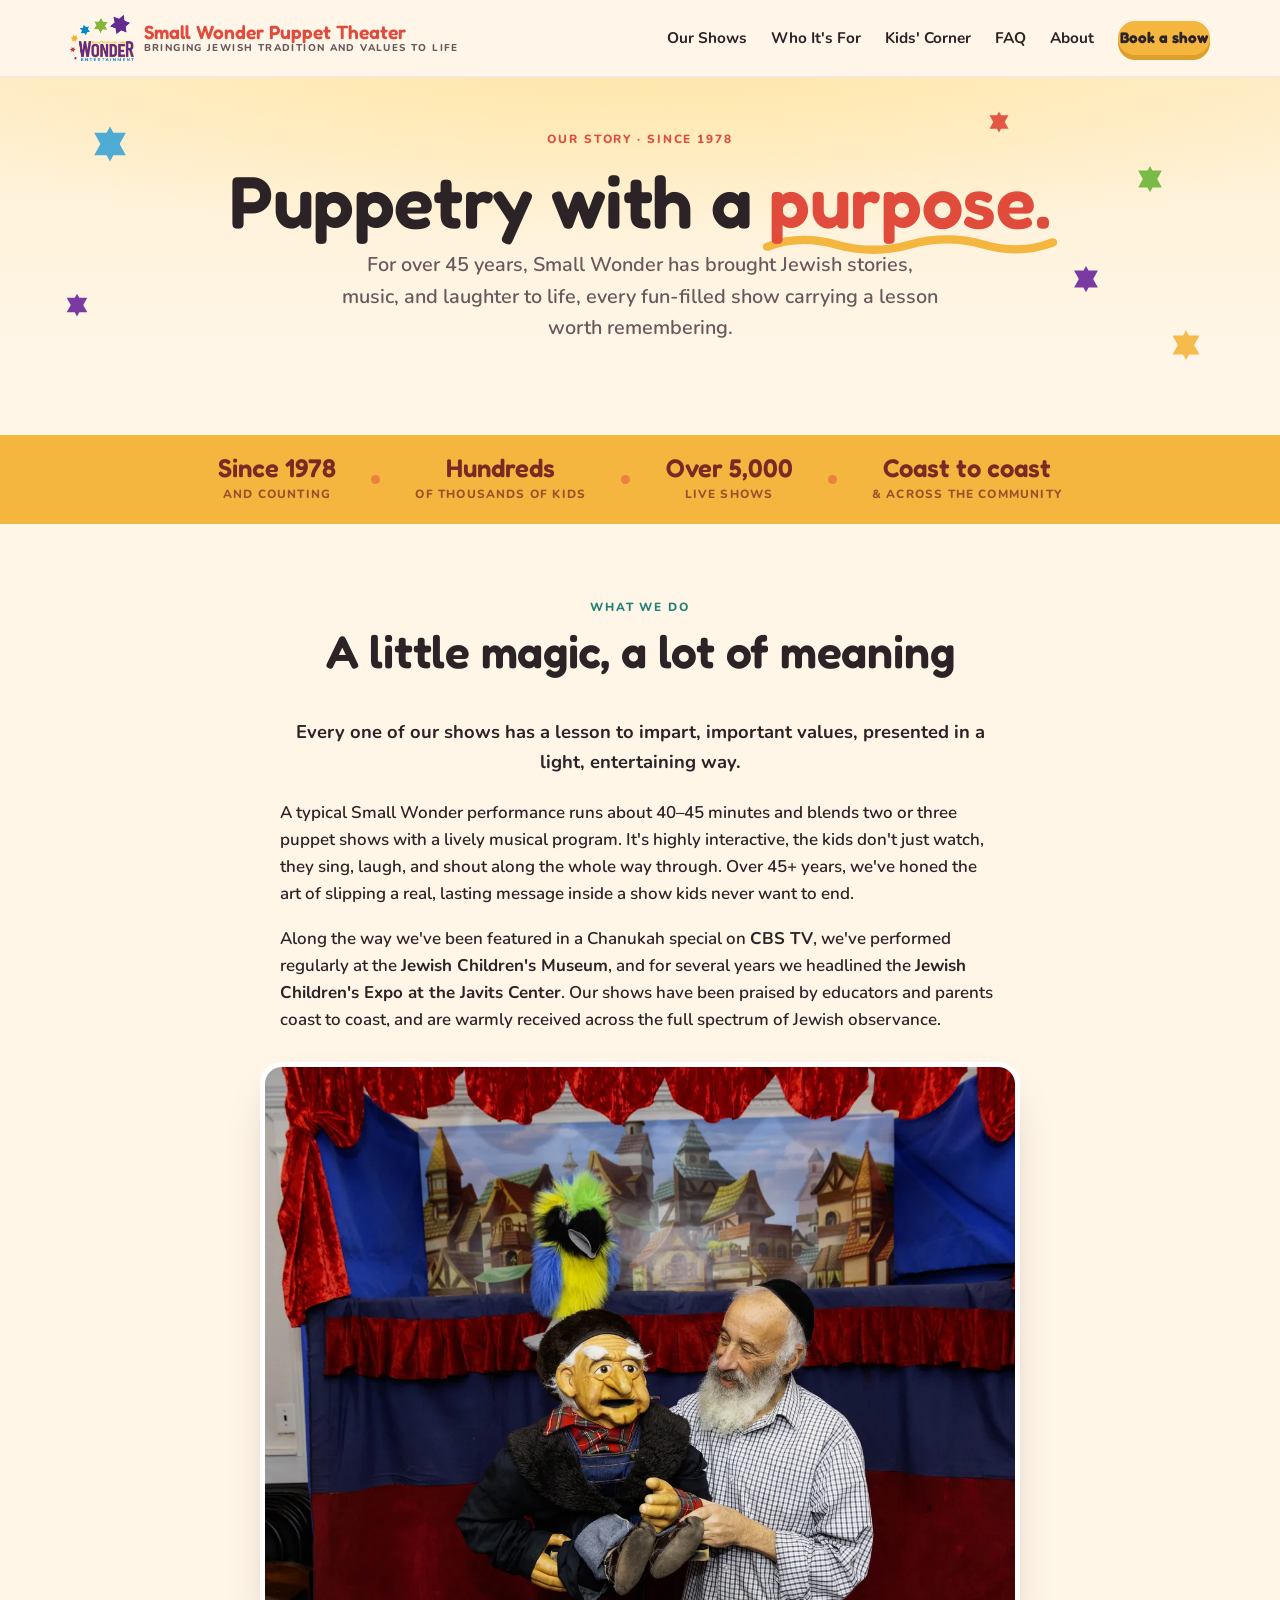
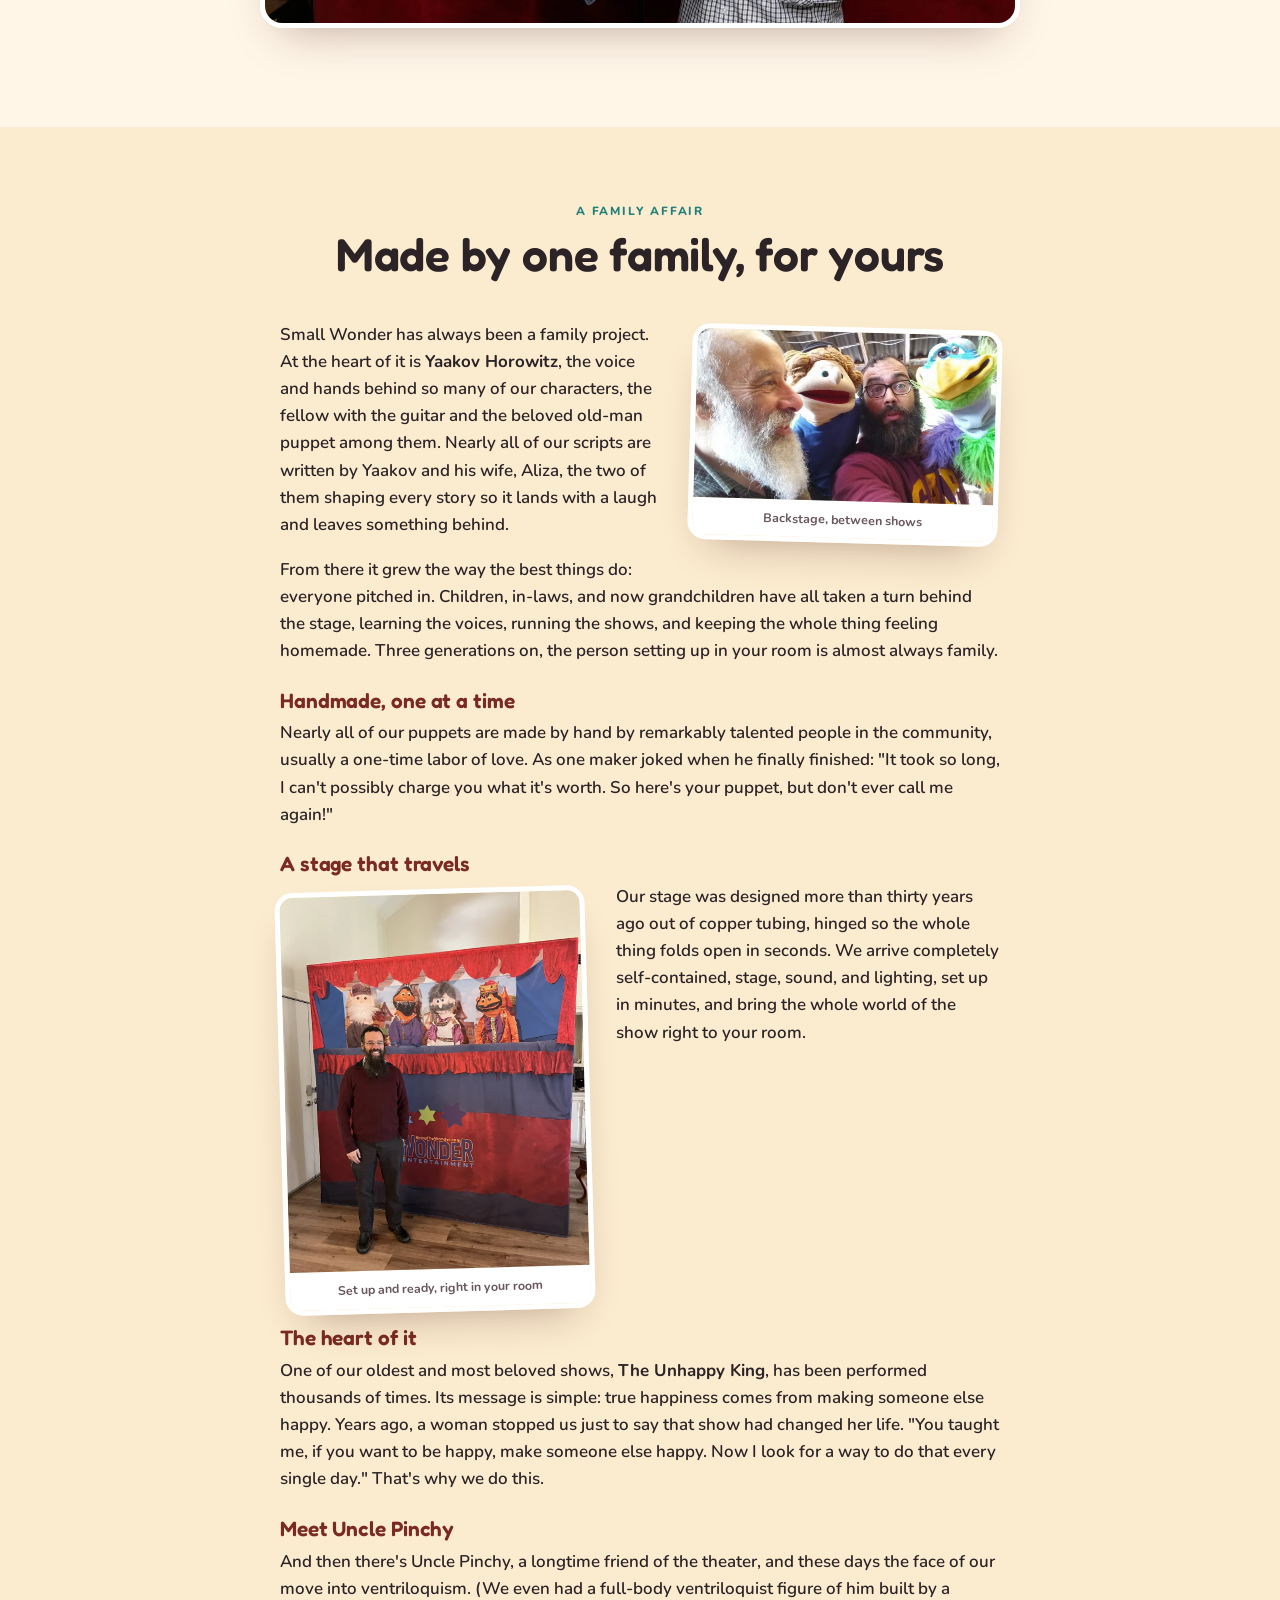
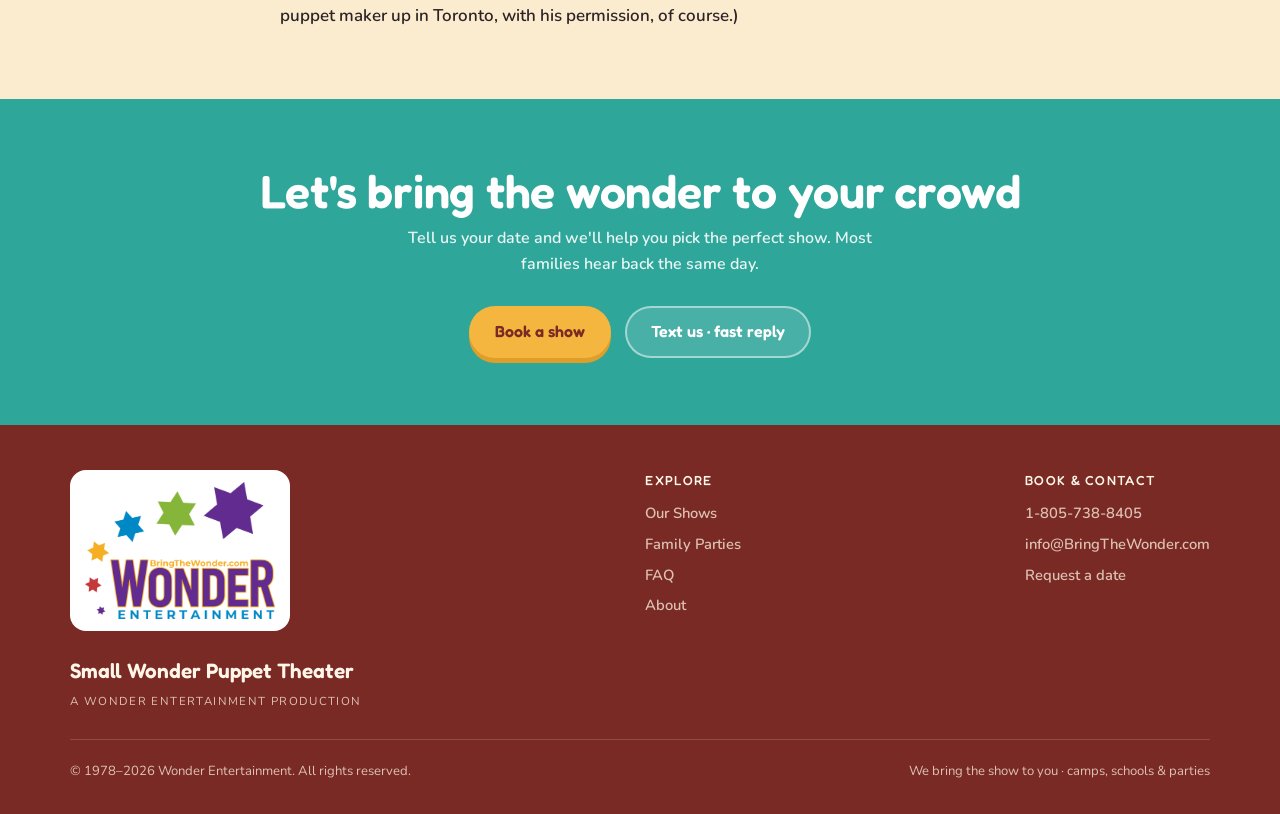
==== commit 635c18dc: "About: use Yaakov Horowitz (drop Rabbi prefix) Co-Authored-By: Claude Opus 4.8 <noreply@anthropic.co" ====
--- a/about.html
+++ b/about.html
@@ -75,7 +75,7 @@
       <p>Along the way we've been featured in a Chanukah special on <strong>CBS TV</strong>, we've performed regularly at the <strong>Jewish Children's Museum</strong>, and for several years we headlined the <strong>Jewish Children's Expo at the Javits Center</strong>. Our shows have been praised by educators and parents coast to coast, and are warmly received across the full spectrum of Jewish observance.</p>
     </div>
     <figure class="figure">
-      <picture><source type="image/webp" srcset="assets/images/about-1.webp"><img src="assets/images/about-1.jpg" alt="Rabbi Yaakov Horowitz performing with an old-man puppet, a parrot puppet on the stage behind" loading="lazy"></picture>
+      <picture><source type="image/webp" srcset="assets/images/about-1.webp"><img src="assets/images/about-1.jpg" alt="Yaakov Horowitz performing with an old-man puppet, a parrot puppet on the stage behind" loading="lazy"></picture>
     </figure>
   </div>
 </section>
@@ -89,10 +89,10 @@
     </div>
     <div class="prose">
       <figure class="inset right">
-        <picture><source type="image/webp" srcset="assets/images/about-4.webp"><img src="assets/images/about-4.jpg" alt="Rabbi Yaakov Horowitz backstage with a fellow performer, each holding a puppet" loading="lazy"></picture>
+        <picture><source type="image/webp" srcset="assets/images/about-4.webp"><img src="assets/images/about-4.jpg" alt="Yaakov Horowitz backstage with a fellow performer, each holding a puppet" loading="lazy"></picture>
         <figcaption>Backstage, between shows</figcaption>
       </figure>
-      <p>Small Wonder has always been a family project. At the heart of it is <strong>Rabbi Yaakov Horowitz</strong>, the voice and hands behind so many of our characters, the fellow with the guitar and the beloved old-man puppet among them. Nearly all of our scripts are written by Yaakov and his wife, Aliza, the two of them shaping every story so it lands with a laugh and leaves something behind.</p>
+      <p>Small Wonder has always been a family project. At the heart of it is <strong>Yaakov Horowitz</strong>, the voice and hands behind so many of our characters, the fellow with the guitar and the beloved old-man puppet among them. Nearly all of our scripts are written by Yaakov and his wife, Aliza, the two of them shaping every story so it lands with a laugh and leaves something behind.</p>
       <p>From there it grew the way the best things do: everyone pitched in. Children, in-laws, and now grandchildren have all taken a turn behind the stage, learning the voices, running the shows, and keeping the whole thing feeling homemade. Three generations on, the person setting up in your room is almost always family.</p>
 
       <h3>Handmade, one at a time</h3>
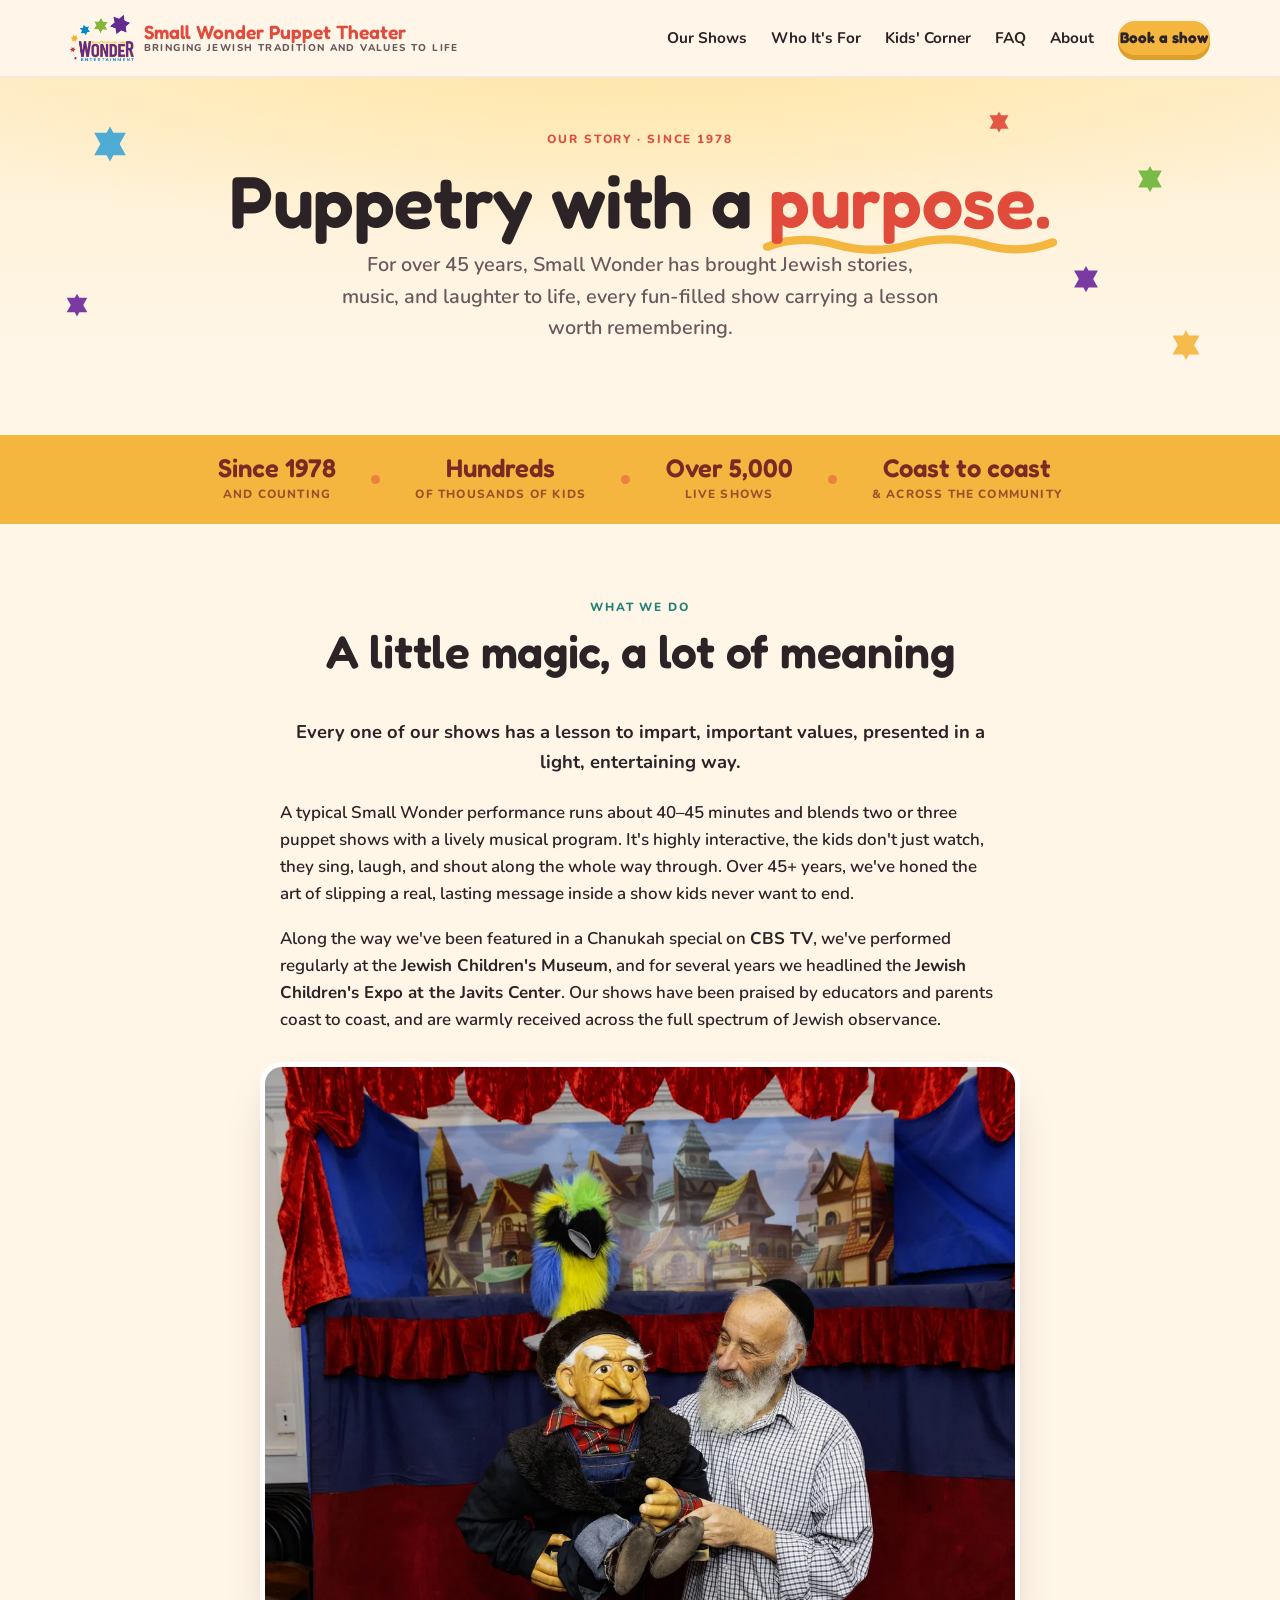
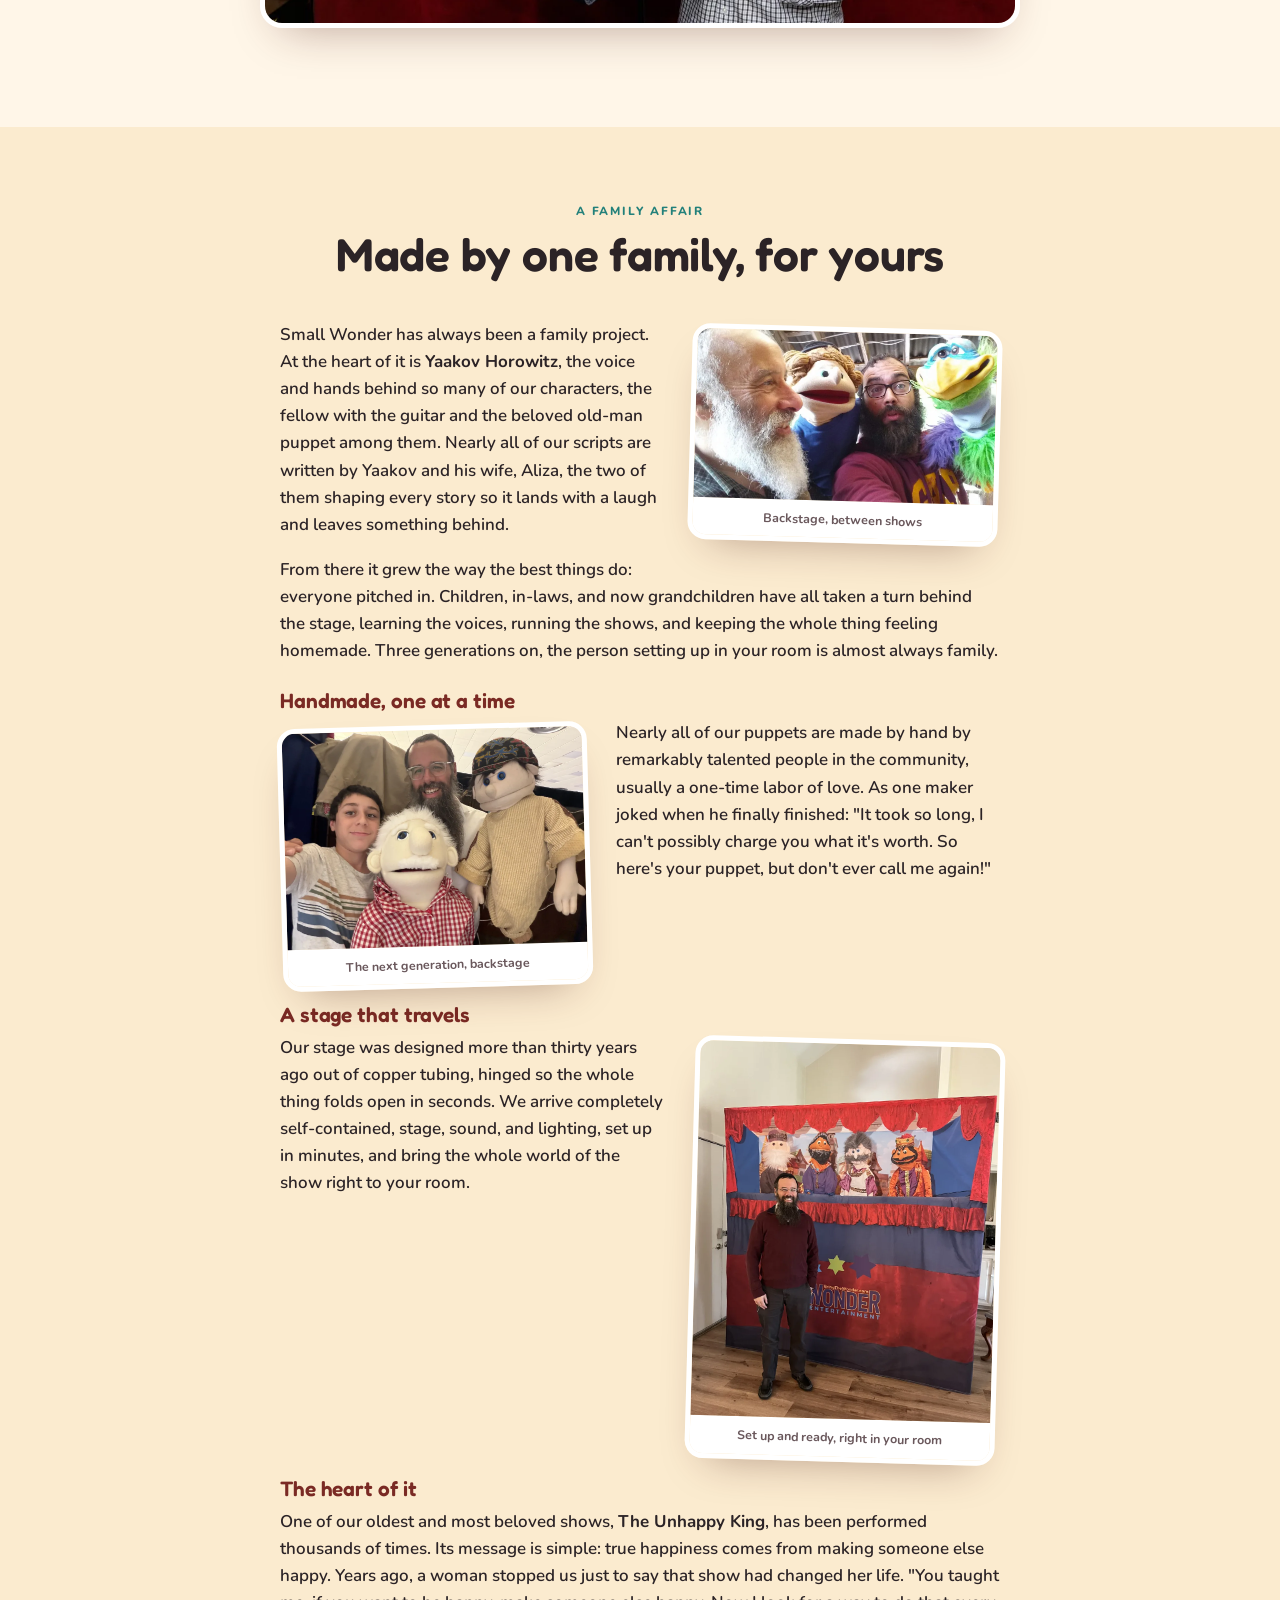
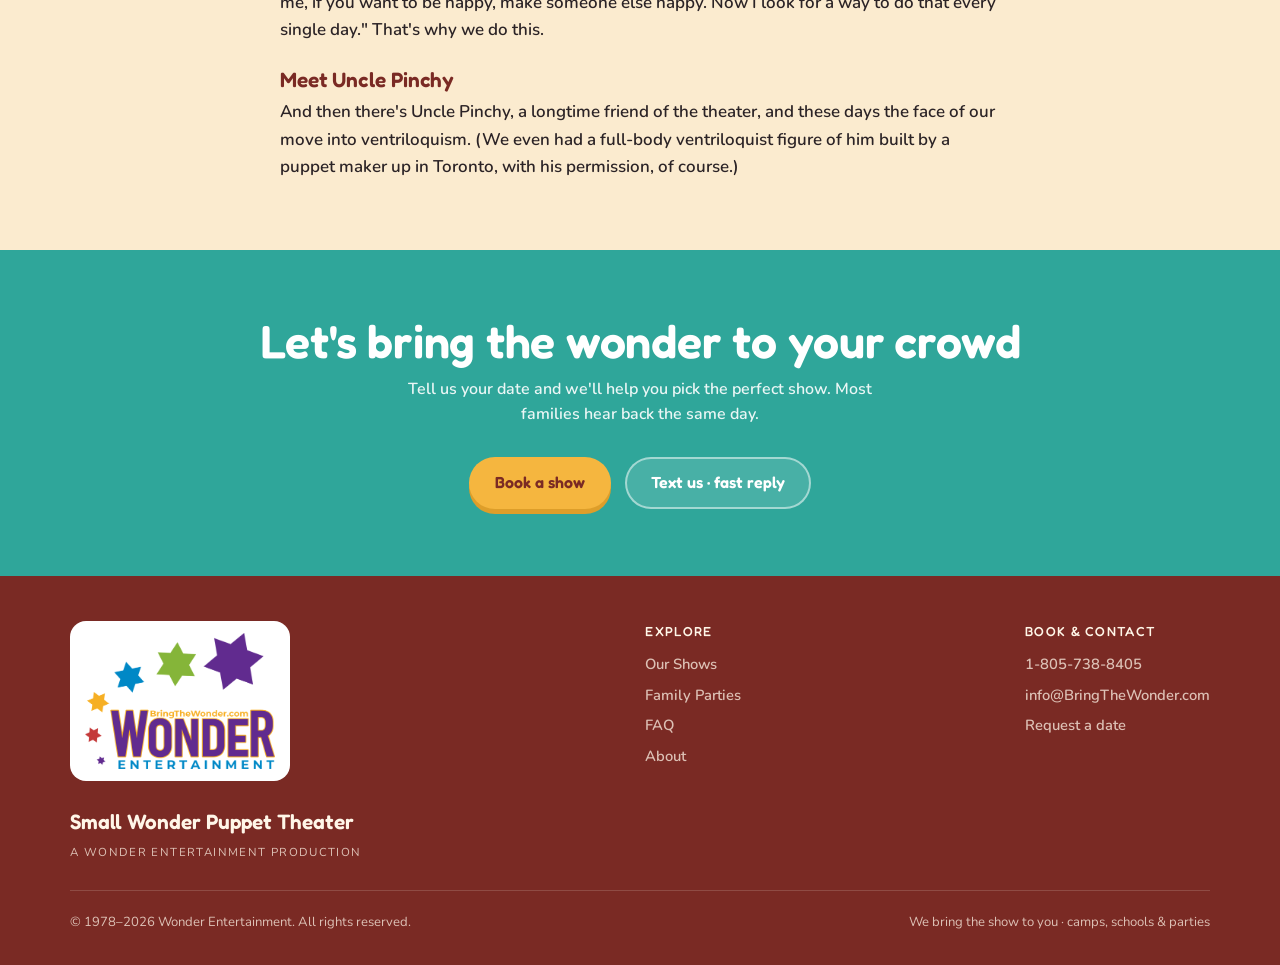
==== commit 5d6b67ab: "Real Kotel photo for Garbage & Kotel show; add family selfie inset to About Co-Authored-By: Claude O" ====
--- a/about.html
+++ b/about.html
@@ -96,10 +96,14 @@
       <p>From there it grew the way the best things do: everyone pitched in. Children, in-laws, and now grandchildren have all taken a turn behind the stage, learning the voices, running the shows, and keeping the whole thing feeling homemade. Three generations on, the person setting up in your room is almost always family.</p>
 
       <h3>Handmade, one at a time</h3>
+      <figure class="inset left">
+        <picture><source type="image/webp" srcset="assets/images/about-5.webp"><img src="assets/images/about-5.jpg" alt="A young family member and a performer backstage with the grandpa and boy puppets" loading="lazy"></picture>
+        <figcaption>The next generation, backstage</figcaption>
+      </figure>
       <p>Nearly all of our puppets are made by hand by remarkably talented people in the community, usually a one-time labor of love. As one maker joked when he finally finished: "It took so long, I can't possibly charge you what it's worth. So here's your puppet, but don't ever call me again!"</p>
 
       <h3>A stage that travels</h3>
-      <figure class="inset left">
+      <figure class="inset right">
         <picture><source type="image/webp" srcset="assets/images/about-2.webp"><img src="assets/images/about-2.jpg" alt="A Small Wonder performer standing in front of the branded travelling stage, four royal puppets on stage behind" loading="lazy"></picture>
         <figcaption>Set up and ready, right in your room</figcaption>
       </figure>
